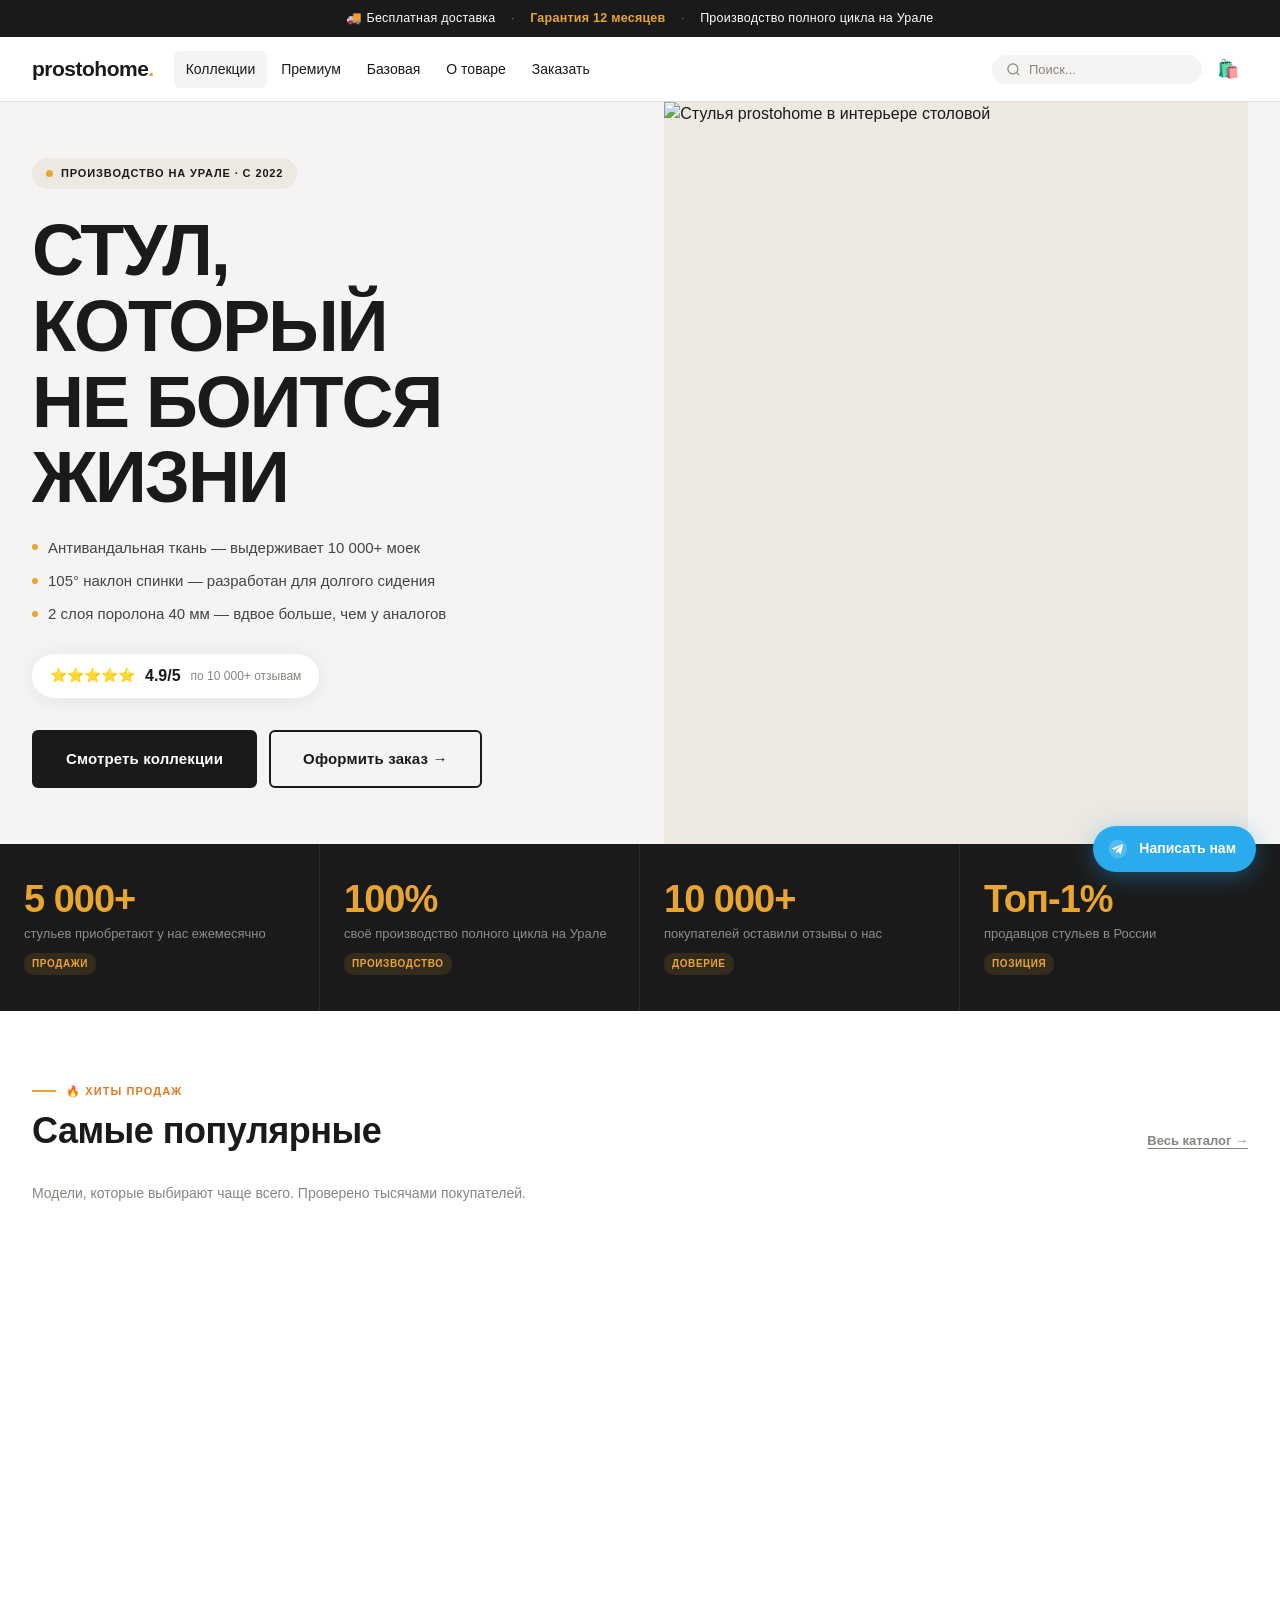
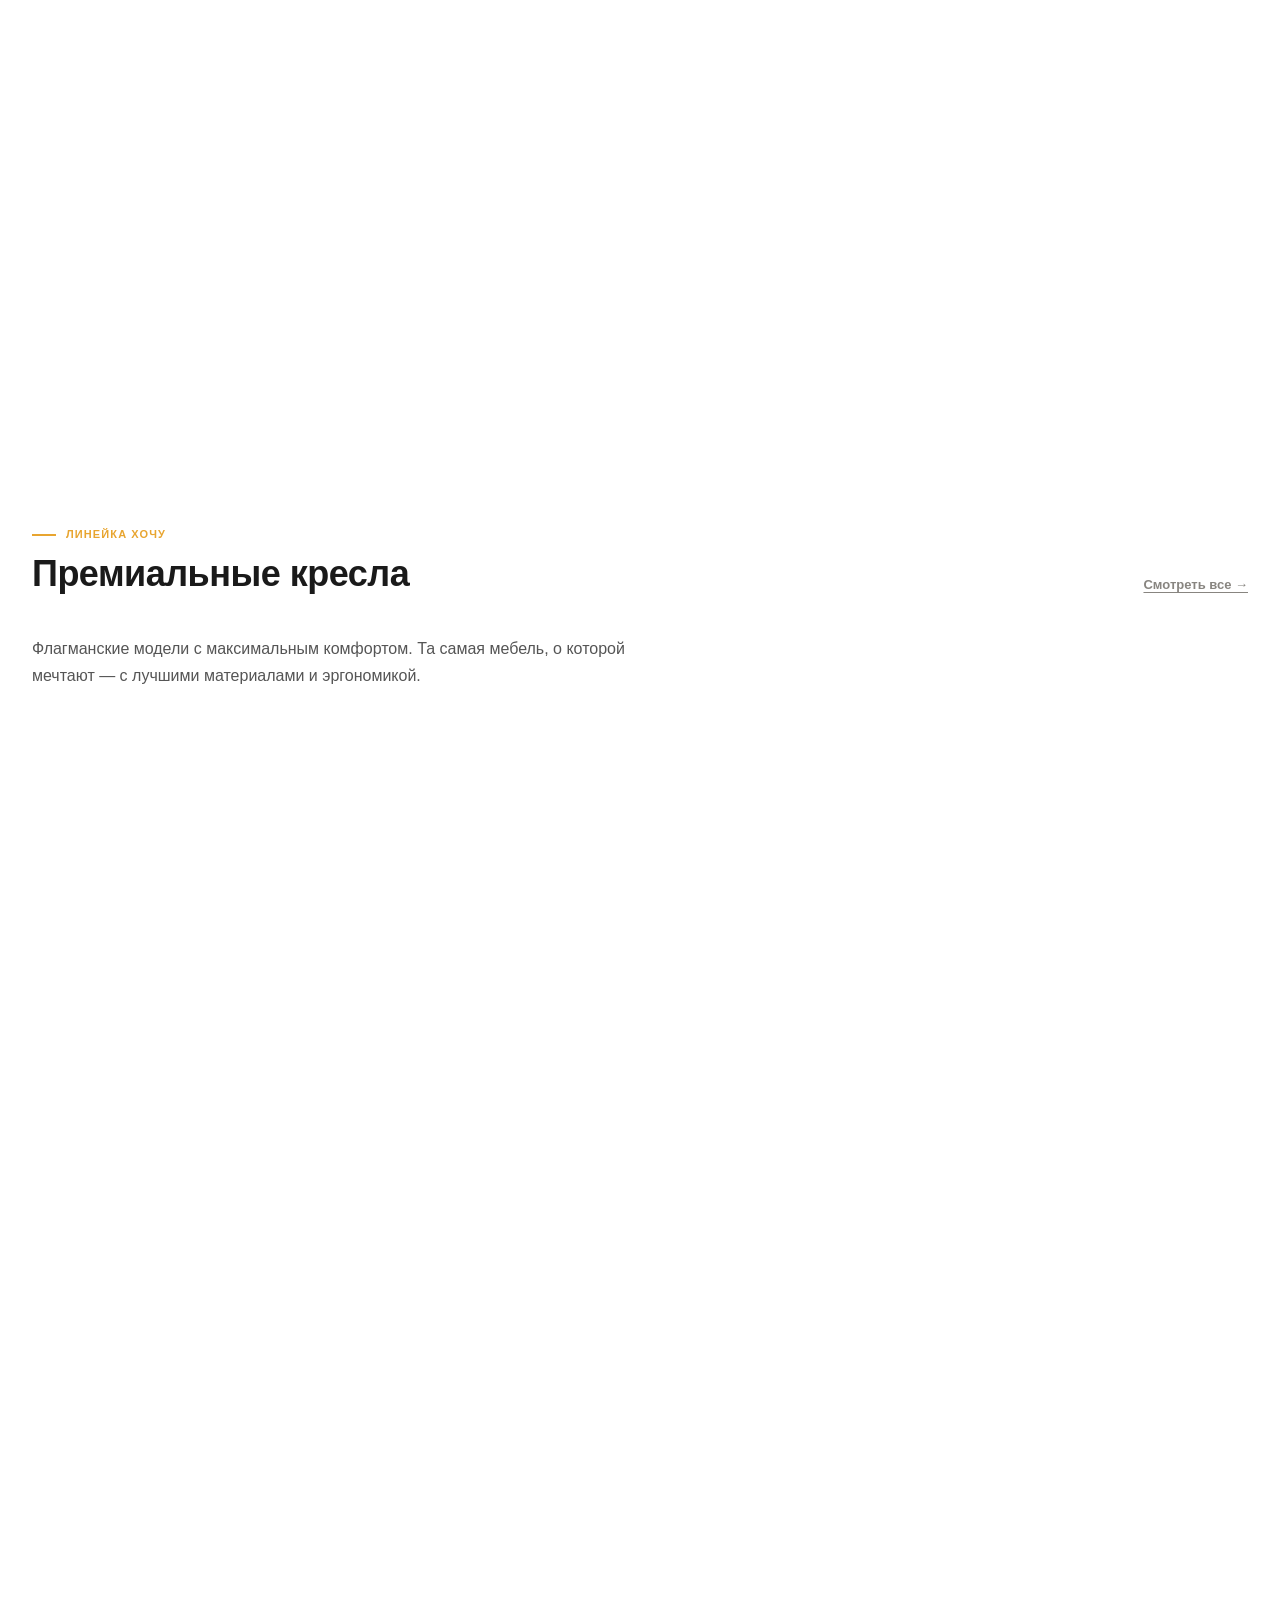
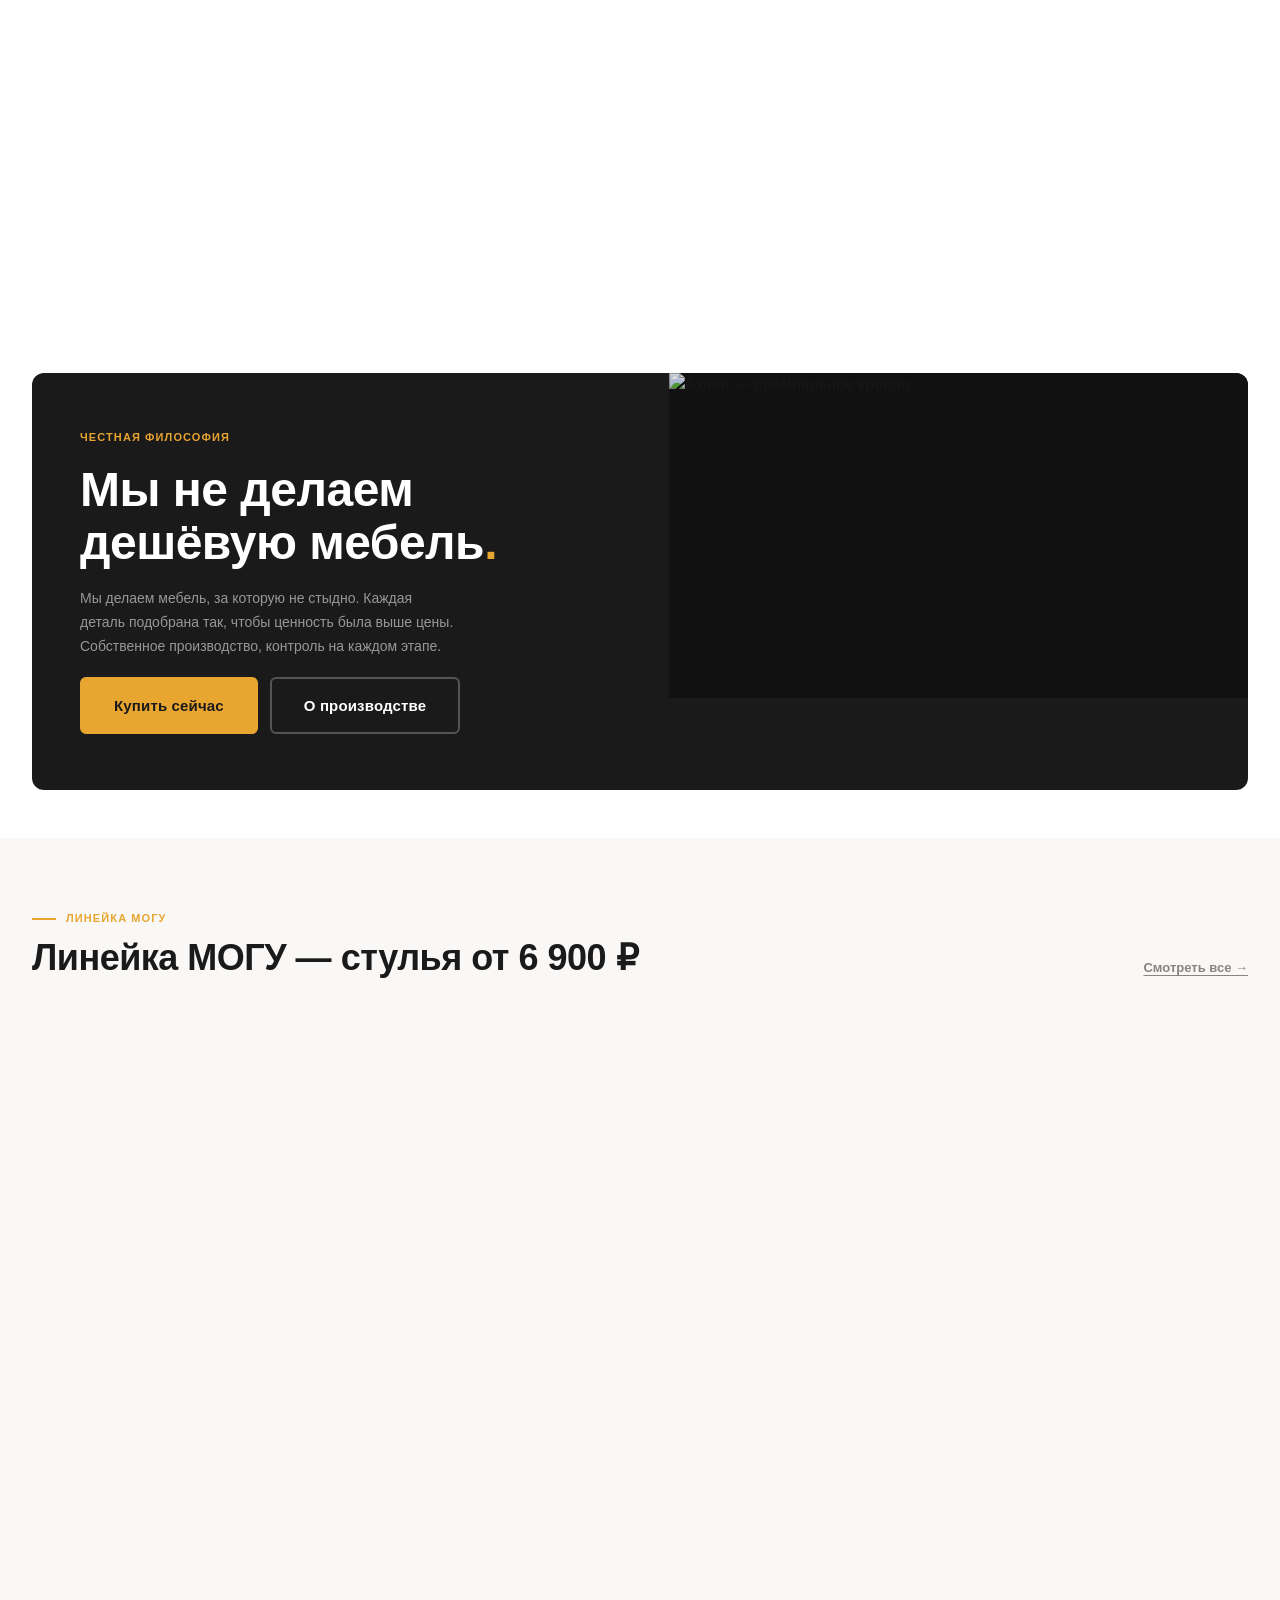
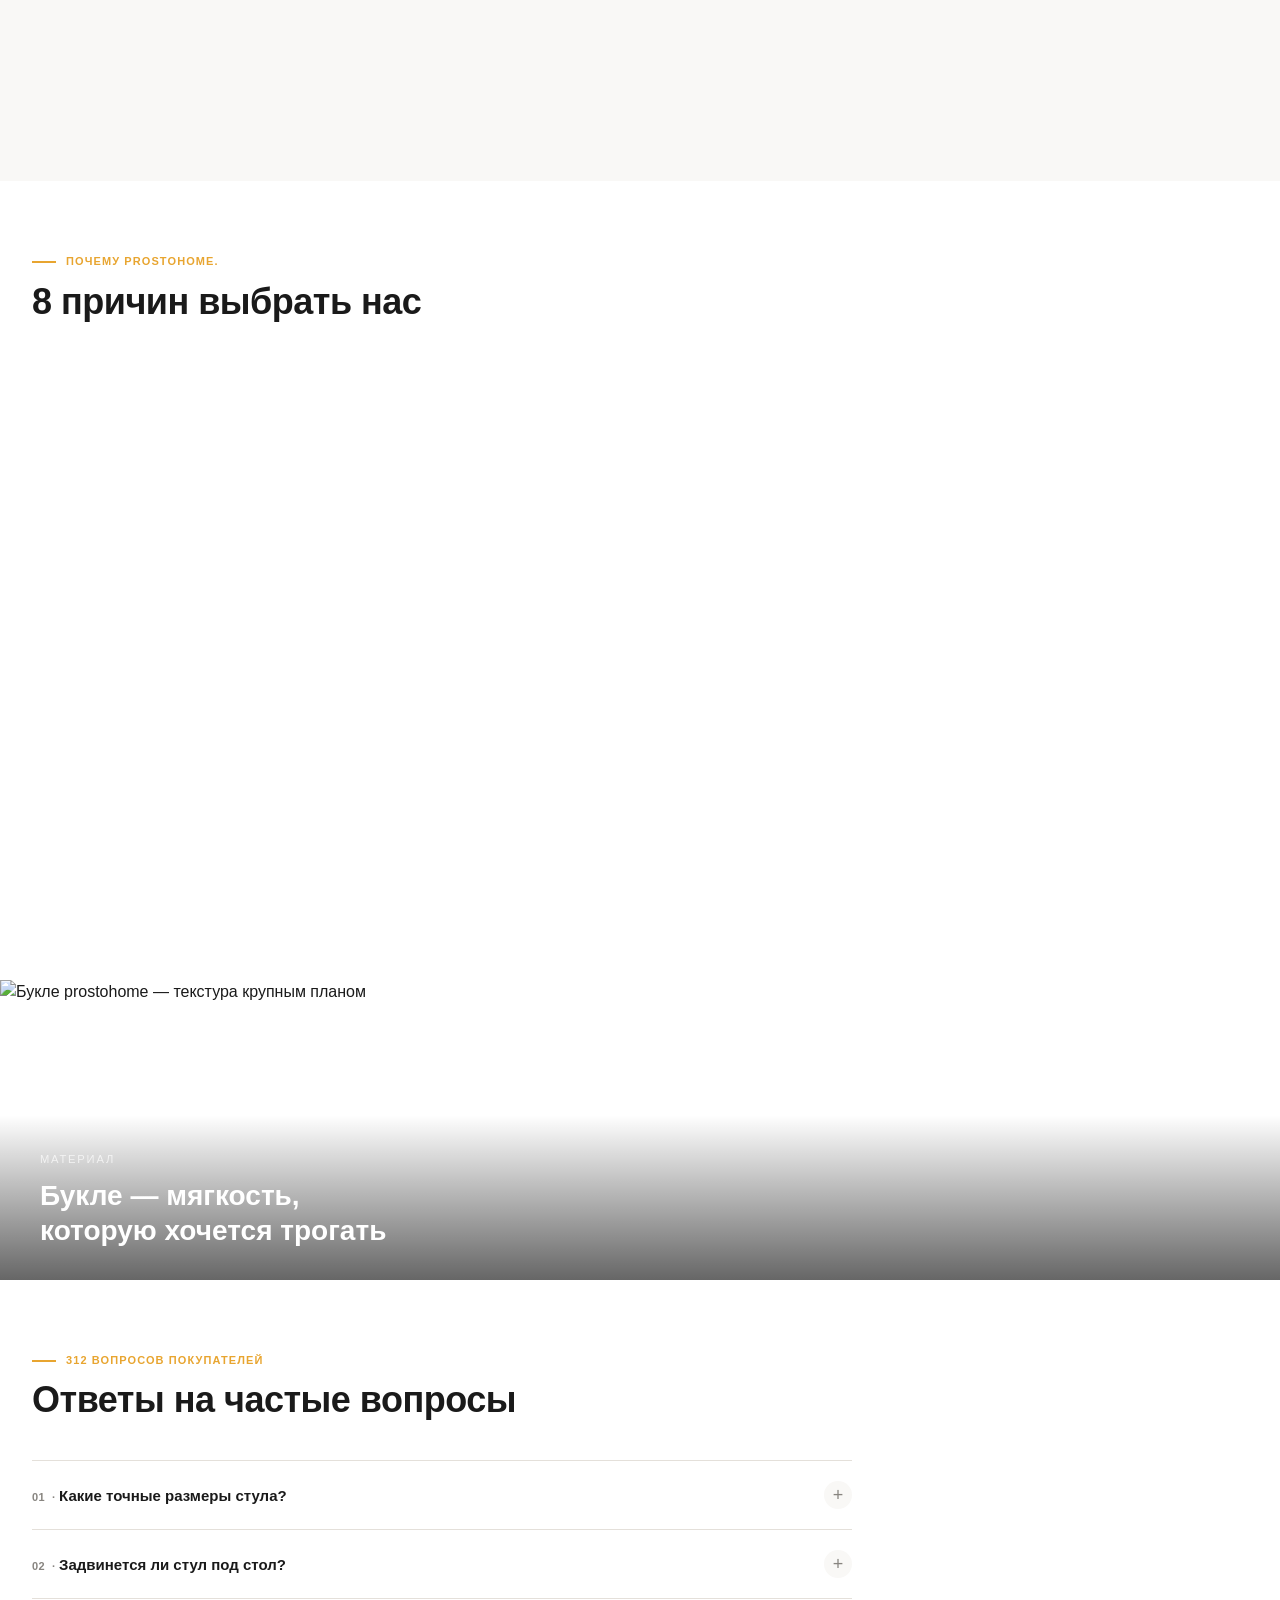
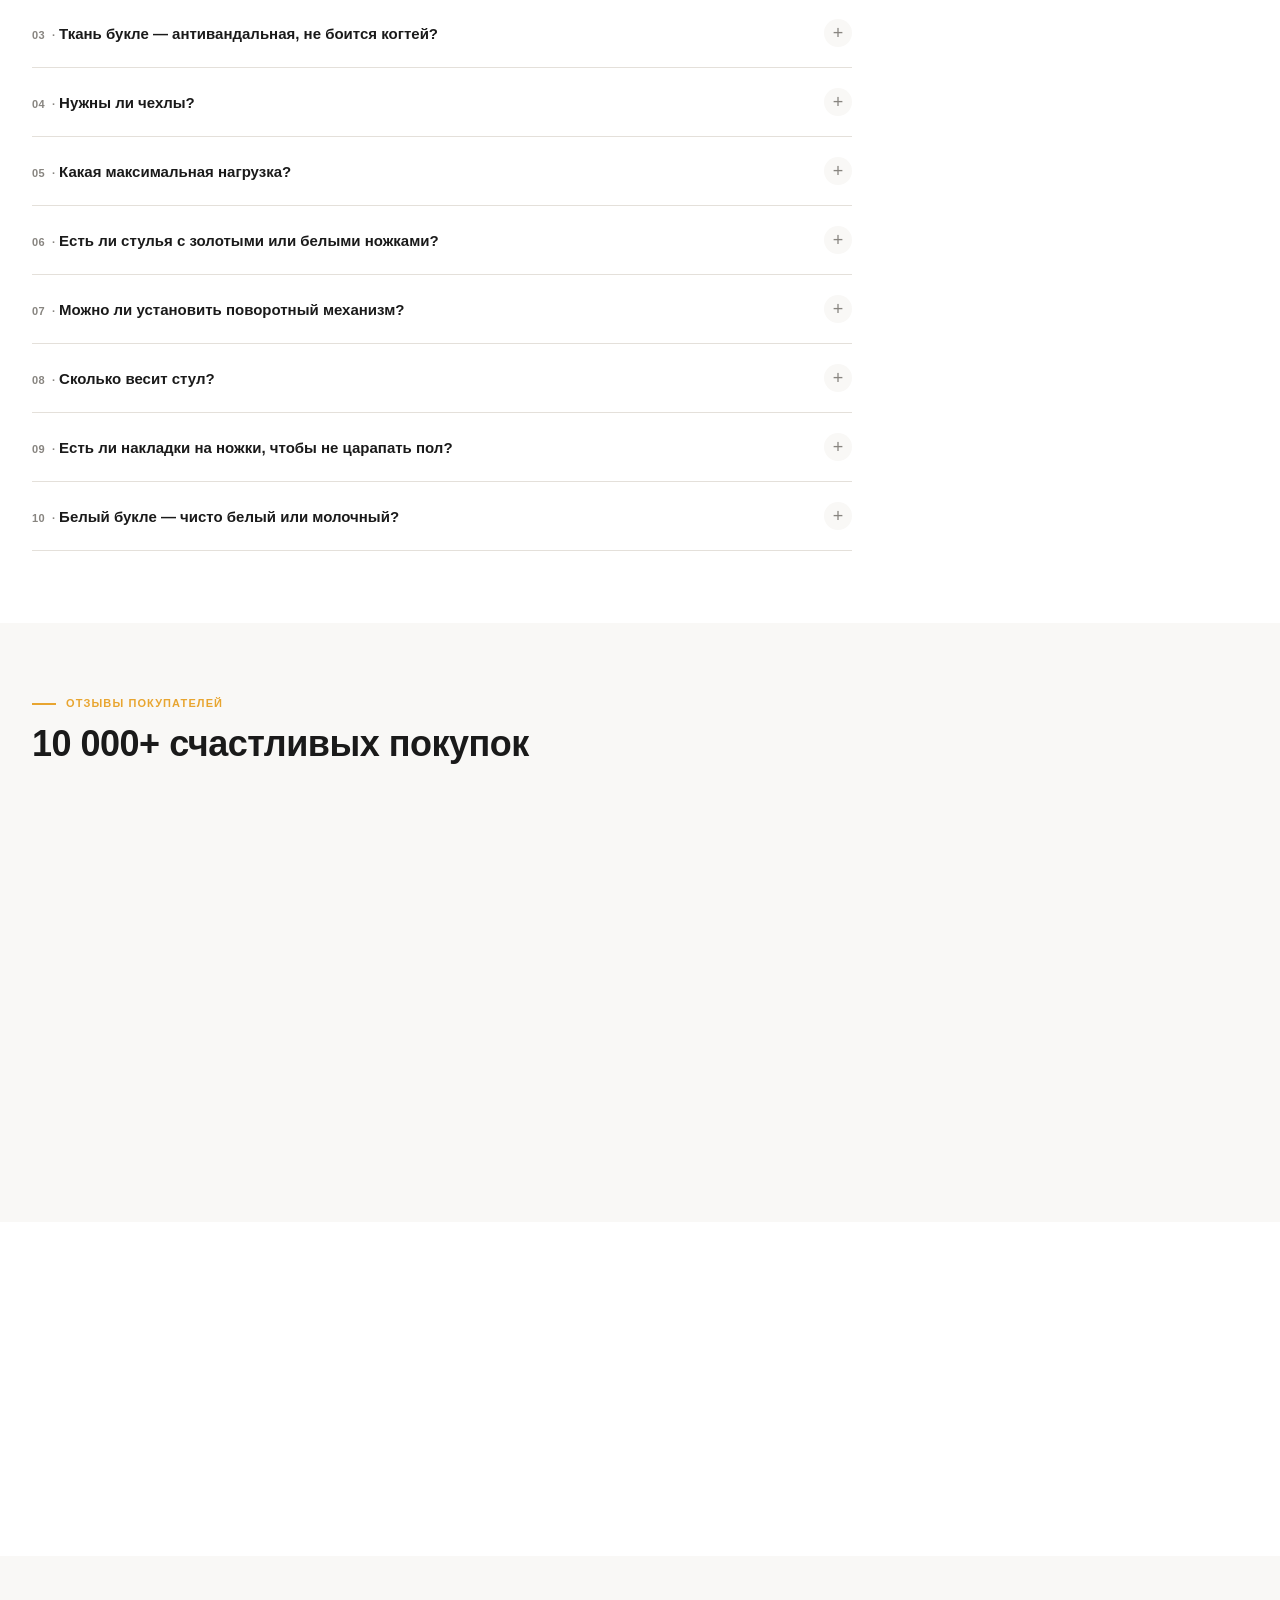
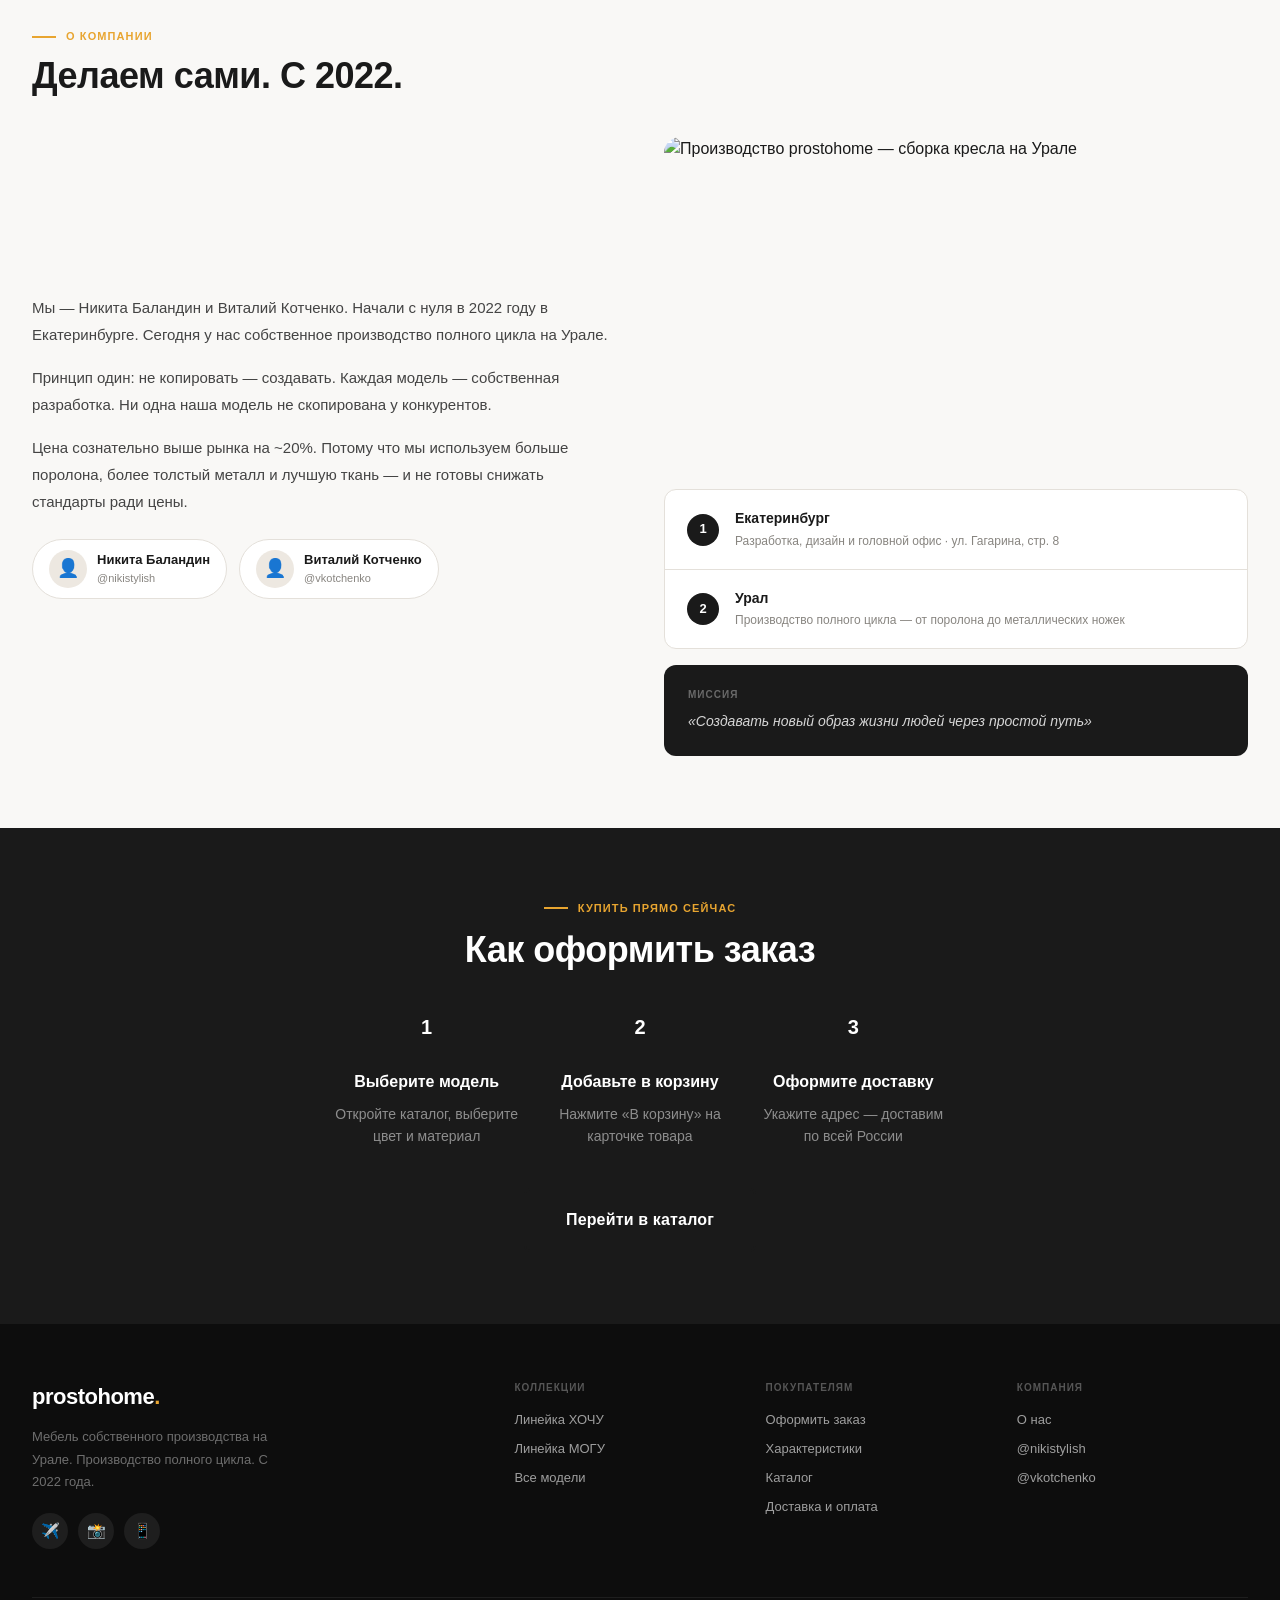
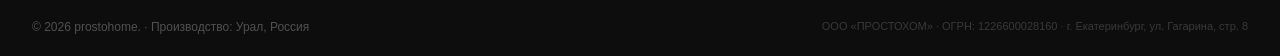
==== old/index.html @ 18bff9bf "10/10 design polish: product page, reviews, mobile, CTA hierarchy - product.html: complete rebuild —" ====
<!DOCTYPE html>
<html lang="ru">
<head>
<meta charset="UTF-8">
<meta name="viewport" content="width=device-width,initial-scale=1">
<title>prostohome. — Стул, который не боится жизни</title>
<meta name="description" content="Собственное производство полного цикла на Урале. Стулья и кресла prostohome. Антикоготь, 300 кг нагрузка, гарантия 12 мес. Топ-1% продавцов стульев в России.">
<link rel="stylesheet" href="style.css">

<!-- OpenGraph / Telegram / VK preview -->
<meta property="og:type" content="website">
<meta property="og:title" content="prostohome. — Стул, который не боится жизни">
<meta property="og:description" content="Стулья и кресла собственного производства на Урале. От 6 900 ₽. Антивандальная ткань, 300 кг нагрузка, гарантия 12 мес. Топ-1% продавцов в России.">
<meta property="og:image" content="https://prostohome.ru/img_hero.jpg">
<meta property="og:url" content="https://prostohome.ru/">
<meta property="og:locale" content="ru_RU">
<meta name="twitter:card" content="summary_large_image">

<!-- Schema.org: Organization -->
<script type="application/ld+json">
{
  "@context": "https://schema.org",
  "@type": "Organization",
  "name": "prostohome",
  "url": "https://prostohome.ru",
  "logo": "https://prostohome.ru/img_hero.jpg",
  "description": "Производство стульев и кресел полного цикла на Урале. С 2022 года.",
  "address": {
    "@type": "PostalAddress",
    "streetAddress": "ул. Гагарина, стр. 8",
    "addressLocality": "Екатеринбург",
    "addressCountry": "RU"
  },
  "contactPoint": {
    "@type": "ContactPoint",
    "contactType": "sales",
    "availableLanguage": "Russian"
  },
  "sameAs": [
    "https://t.me/nikistylish",
    "https://www.instagram.com/prostohome",
    "https://vk.com/prostohome"
  ]
}
</script>

<!-- Schema.org: ItemList (каталог товаров) -->
<script type="application/ld+json">
{
  "@context": "https://schema.org",
  "@type": "ItemList",
  "name": "Каталог стульев prostohome",
  "itemListElement": [
    {
      "@type": "ListItem",
      "position": 1,
      "item": {
        "@type": "Product",
        "name": "Стул-кресло Доминика",
        "description": "Стул-кресло с антивандальным букле. 105° наклон спинки, 2 слоя поролона 40 мм, нагрузка 300 кг.",
        "brand": { "@type": "Brand", "name": "prostohome" },
        "image": "https://prostohome.ru/img_dominika_studio.jpg",
        "offers": {
          "@type": "Offer",
          "price": "7200",
          "priceCurrency": "RUB",
          "availability": "https://schema.org/InStock",
          "url": "https://prostohome.ru/cart.html?model=dominika"
        },
        "aggregateRating": {
          "@type": "AggregateRating",
          "ratingValue": "4.9",
          "reviewCount": "12400"
        }
      }
    },
    {
      "@type": "ListItem",
      "position": 2,
      "item": {
        "@type": "Product",
        "name": "Стул-кресло Гренада",
        "description": "Стул-кресло с подлокотниками. Антивандальный велюр, 5 цветов, нагрузка 300 кг.",
        "brand": { "@type": "Brand", "name": "prostohome" },
        "image": "https://prostohome.ru/img_grenada_lifestyle.jpg",
        "offers": {
          "@type": "Offer",
          "price": "6900",
          "priceCurrency": "RUB",
          "availability": "https://schema.org/InStock",
          "url": "https://prostohome.ru/cart.html?model=grenada"
        },
        "aggregateRating": {
          "@type": "AggregateRating",
          "ratingValue": "4.9",
          "reviewCount": "6200"
        }
      }
    },
    {
      "@type": "ListItem",
      "position": 3,
      "item": {
        "@type": "Product",
        "name": "Стул-кресло Киндер",
        "description": "Стул-кресло в текстурном велюре. Новинка коллекции. Нагрузка 300 кг.",
        "brand": { "@type": "Brand", "name": "prostohome" },
        "image": "https://prostohome.ru/img_kinder_cream.jpg",
        "offers": {
          "@type": "Offer",
          "price": "6900",
          "priceCurrency": "RUB",
          "availability": "https://schema.org/InStock",
          "url": "https://prostohome.ru/cart.html?model=kinder"
        },
        "aggregateRating": {
          "@type": "AggregateRating",
          "ratingValue": "4.9",
          "reviewCount": "3100"
        }
      }
    },
    {
      "@type": "ListItem",
      "position": 4,
      "item": {
        "@type": "Product",
        "name": "Кресло Vesper",
        "description": "Премиальное кресло с подлокотниками в велюре. Линейка ХОЧУ.",
        "brand": { "@type": "Brand", "name": "prostohome" },
        "image": "https://prostohome.ru/img_vesper_lifestyle.jpg",
        "offers": {
          "@type": "Offer",
          "price": "27900",
          "priceCurrency": "RUB",
          "availability": "https://schema.org/InStock",
          "url": "https://prostohome.ru/cart.html?model=vesper"
        }
      }
    },
    {
      "@type": "ListItem",
      "position": 5,
      "item": {
        "@type": "Product",
        "name": "Кресло Axiom",
        "description": "Флагманское кресло в итальянской экокоже. Линейка ХОЧУ.",
        "brand": { "@type": "Brand", "name": "prostohome" },
        "image": "https://prostohome.ru/img_axiom_studio.jpg",
        "offers": {
          "@type": "Offer",
          "price": "42900",
          "priceCurrency": "RUB",
          "availability": "https://schema.org/InStock",
          "url": "https://prostohome.ru/cart.html?model=axiom"
        }
      }
    }
  ]
}
</script>
</head>
<body>

<!-- PROMO BAR -->
<div class="promo-bar">
  🚚 Бесплатная доставка &nbsp;<span class="sep">·</span>&nbsp;
  <b>Гарантия 12 месяцев</b> &nbsp;<span class="sep">·</span>&nbsp;
  Производство полного цикла на Урале
</div>

<!-- HEADER -->
<header class="site-header">
  <div class="wrap">
    <div class="header-inner">
      <a href="index.html" class="logo">prostohome<span class="dot">.</span></a>
      <nav class="main-nav">
        <a href="catalog.html" class="active">Коллекции</a>
        <a href="catalog.html?f=premium">Премиум</a>
        <a href="catalog.html?f=base">Базовая</a>
        <a href="product.html">О товаре</a>
        <a href="cart.html">Заказать</a>
      </nav>
      <div class="header-right">
        <div class="header-search">
          <svg width="15" height="15" fill="none" viewBox="0 0 24 24" stroke="currentColor" stroke-width="2"><circle cx="11" cy="11" r="8"/><path d="M21 21l-4.35-4.35"/></svg>
          <input type="text" placeholder="Поиск...">
        </div>
        <button class="icon-btn" onclick="location.href='cart.html'" title="Где купить">🛍️<span class="cart-dot hidden"></span></button>
        <button class="burger" aria-label="Меню"><span></span><span></span><span></span></button>
      </div>
    </div>
  </div>
</header>

<!-- MOBILE MENU -->
<div class="mobile-menu">
  <div class="mm-top">
    <span class="logo">prostohome<span class="dot">.</span></span>
    <button class="mm-close" aria-label="Закрыть">✕</button>
  </div>
  <nav class="mm-nav">
    <a href="catalog.html">Все коллекции</a>
    <a href="catalog.html?f=premium">Линейка ХОЧУ</a>
    <a href="catalog.html?f=base">Линейка МОГУ</a>
    <a href="product.html">О товаре / Характеристики</a>
    <a href="cart.html">Заказать</a>
  </nav>
  <div class="mm-cta">
    <a href="catalog.html" class="btn btn-primary btn-full">Смотреть каталог</a>
    <a href="cart.html" class="btn btn-outline btn-full">Оформить заказ</a>
  </div>
</div>

<main>

<!-- ══════════════════════════════════════════
     HERO
══════════════════════════════════════════ -->
<section class="hero">
  <div class="wrap">
    <div class="hero-inner">

      <div class="hero-content">
        <div class="hero-eyebrow">
          <span class="pulse"></span>
          Производство на Урале · с 2022
        </div>
        <h1 class="hero-h1">СТУЛ,<br>КОТОРЫЙ<br>НЕ БОИТСЯ<br>ЖИЗНИ</h1>
        <ul class="hero-bullets">
          <li class="hero-bullet">Антивандальная ткань — выдерживает 10 000+ моек</li>
          <li class="hero-bullet">105° наклон спинки — разработан для долгого сидения</li>
          <li class="hero-bullet">2 слоя поролона 40 мм — вдвое больше, чем у аналогов</li>
        </ul>
        <div class="hero-rating">
          <span class="stars">⭐⭐⭐⭐⭐</span>
          <span class="val">4.9/5</span>
          <span class="cnt">по 10 000+ отзывам</span>
        </div>
        <div class="hero-cta">
          <a href="catalog.html" class="btn btn-primary btn-lg">Смотреть коллекции</a>
          <a href="cart.html" class="btn btn-outline btn-lg">Оформить заказ →</a>
        </div>
      </div>

      <div class="hero-visual">
        <img src="img_hero.jpg" alt="Стулья prostohome в интерьере столовой" style="width:100%;height:100%;min-height:360px;object-fit:cover;object-position:55% center;display:block;">
      </div>

    </div>
  </div>
</section>

<!-- ══════════════════════════════════════════
     STATS
══════════════════════════════════════════ -->
<section class="stats-bar">
  <div class="stats-grid">
    <div class="stat-cell">
      <div class="stat-num">5 000+</div>
      <div class="stat-desc">стульев приобретают у нас ежемесячно</div>
      <div class="stat-tag">Продажи</div>
    </div>
    <div class="stat-cell">
      <div class="stat-num">100%</div>
      <div class="stat-desc">своё производство полного цикла на Урале</div>
      <div class="stat-tag">Производство</div>
    </div>
    <div class="stat-cell">
      <div class="stat-num">10 000+</div>
      <div class="stat-desc">покупателей оставили отзывы о нас</div>
      <div class="stat-tag">Доверие</div>
    </div>
    <div class="stat-cell">
      <div class="stat-num">Топ-1%</div>
      <div class="stat-desc">продавцов стульев в России</div>
      <div class="stat-tag">Позиция</div>
    </div>
  </div>
</section>

<!-- ══════════════════════════════════════════
     САМЫЕ ПОПУЛЯРНЫЕ (ABC AAA TOP-4)
══════════════════════════════════════════ -->
<section class="section">
  <div class="wrap">
    <div class="sec-head">
      <div>
        <div class="sec-label" style="color:var(--aaa)">🔥 Хиты продаж</div>
        <h2 class="sec-title">Самые популярные</h2>
      </div>
      <a href="catalog.html" class="sec-link">Весь каталог →</a>
    </div>
    <p style="font-size:14px;color:var(--gray);margin-bottom:28px;margin-top:-8px">Модели, которые выбирают чаще всего. Проверено тысячами покупателей.</p>

    <div class="popular-grid">

      <!-- #1 Доминика Букле Белый — Real Photo -->
      <div class="pcard fade-up">
        <div class="pcard-img">
          <img class="pcard-photo" src="img_dominika_studio.jpg" alt="Доминика Белый Букле" loading="lazy" style="object-position:center 20%">
          <span class="badge-aaa">Хит продаж</span>
          <button class="pcard-wish">🤍</button>
        </div>
        <div class="pcard-body">
          <div class="pcard-tier">МОГУ · Стул-кресло</div>
          <div class="pcard-name">Доминика</div>
          <div class="pcard-sub">Букле Белый</div>
          <div class="pcard-colors">
            <div class="csw on aaa-color" style="background:#F0EEEA;border:1px solid #ddd" title="Белый Букле — AAA · арт. 1747119395"></div>
            <div class="csw aaa-color" style="background:#C5C2BC" title="Серый Букле — AAA"></div>
            <div class="csw aaa-color" style="background:#5C5B5C" title="Графит Букле — AAA"></div>
            <div class="csw aaa-color" style="background:#8B5A3A" title="Коричневый Кожа — AAA"></div>
          </div>
          <div class="pcard-rating"><span class="stars-sm">★★★★★</span><span class="r-cnt">(4.9 · 12 400+)</span></div>
          <div class="stock-chip">Осталось 7 шт.</div>
          <div class="pcard-price"><span class="price-from">от</span><span class="price-now">7 200 ₽</span></div>
        </div>
        <div class="pcard-foot">
          <a href="cart.html?model=dominika" class="btn btn-primary btn-full btn-sm">В корзину</a>
          <a href="product.html" class="btn btn-outline btn-full btn-sm">Подробнее</a>
        </div>
      </div>

      <!-- #2 Гренада Серый — Real Photo -->
      <div class="pcard fade-up">
        <div class="pcard-img">
          <img class="pcard-photo" src="img_grenada_lifestyle.jpg" alt="Гренада Серый Велюр" loading="lazy" style="object-position:center 25%">
          <span class="badge-aaa" style="background:#16a34a">6 200+ отзывов</span>
          <button class="pcard-wish">🤍</button>
        </div>
        <div class="pcard-body">
          <div class="pcard-tier">МОГУ · Стул-кресло</div>
          <div class="pcard-name">Гренада</div>
          <div class="pcard-sub">Велюр Серый</div>
          <div class="pcard-colors">
            <div class="csw on aaa-color" style="background:#888" title="Серый — AAA · арт. 1670795537"></div>
            <div class="csw aaa-color" style="background:#444" title="Графит — AAA"></div>
            <div class="csw aaa-color" style="background:#5A7A6A" title="Зелёный — AAA"></div>
            <div class="csw aaa-color" style="background:#4A3728" title="Коричневый — AAA"></div>
          </div>
          <div class="pcard-rating"><span class="stars-sm">★★★★★</span><span class="r-cnt">(4.9 · 6 200+)</span></div>
          <div class="stock-chip">Осталось 12 шт.</div>
          <div class="pcard-price"><span class="price-from">от</span><span class="price-now">6 900 ₽</span></div>
        </div>
        <div class="pcard-foot">
          <a href="cart.html?model=grenada" class="btn btn-primary btn-full btn-sm">В корзину</a>
          <a href="product.html" class="btn btn-outline btn-full btn-sm">Подробнее</a>
        </div>
      </div>

      <!-- #3 Доминика Экокожа — Real Photo -->
      <div class="pcard fade-up">
        <div class="pcard-img">
          <img class="pcard-photo" src="img_dominika_leather.jpg" alt="Доминика Экокожа Коричневый" loading="lazy" style="object-position:center top">
          <span class="badge-aaa" style="background:#5C5B5C">8 400+ отзывов</span>
          <button class="pcard-wish">🤍</button>
        </div>
        <div class="pcard-body">
          <div class="pcard-tier">МОГУ · Стул-кресло</div>
          <div class="pcard-name">Доминика</div>
          <div class="pcard-sub">Букле Серый</div>
          <div class="pcard-colors">
            <div class="csw on aaa-color" style="background:#C5C2BC" title="Серый Букле — AAA · арт. 1747120057"></div>
            <div class="csw aaa-color" style="background:#F0EEEA;border:1px solid #ddd" title="Белый Букле — AAA"></div>
            <div class="csw aaa-color" style="background:#5C5B5C" title="Графит Букле — AAA"></div>
          </div>
          <div class="pcard-rating"><span class="stars-sm">★★★★★</span><span class="r-cnt">(4.9 · 8 400+)</span></div>
          <div class="pcard-price"><span class="price-from">от</span><span class="price-now">7 200 ₽</span></div>
        </div>
        <div class="pcard-foot">
          <a href="cart.html?model=dominika" class="btn btn-primary btn-full btn-sm">В корзину</a>
          <a href="product.html" class="btn btn-outline btn-full btn-sm">Подробнее</a>
        </div>
      </div>

      <!-- #4 Киндер Серый — Real Photo -->
      <div class="pcard fade-up">
        <div class="pcard-img">
          <img class="pcard-photo" src="img_kinder_lifestyle.jpg" alt="Киндер Серый текстурный велюр" loading="lazy" style="object-position:center 20%">
          <span class="pcard-badge badge-new">NEW</span>
          <button class="pcard-wish">🤍</button>
        </div>
        <div class="pcard-body">
          <div class="pcard-tier">МОГУ · Стул-кресло</div>
          <div class="pcard-name">Киндер</div>
          <div class="pcard-sub">Текстурный велюр Серый</div>
          <div class="pcard-colors">
            <div class="csw on aaa-color" style="background:#8A8A8A" title="Серый — AAA · арт. 2246033652"></div>
            <div class="csw" style="background:#2A2A2A" title="Графит — BAA"></div>
            <div class="csw" style="background:#D4D0C6;box-shadow:0 0 0 1px rgba(0,0,0,.12)" title="Молочный — BAA"></div>
          </div>
          <div class="pcard-rating"><span class="stars-sm">★★★★★</span><span class="r-cnt">(4.9 · 3 100+)</span></div>
          <div class="pcard-price"><span class="price-from">от</span><span class="price-now">6 900 ₽</span></div>
        </div>
        <div class="pcard-foot">
          <a href="cart.html?model=kinder" class="btn btn-primary btn-full btn-sm">В корзину</a>
          <a href="product.html" class="btn btn-outline btn-full btn-sm">Подробнее</a>
        </div>
      </div>

    </div>
  </div>
</section>

<!-- ══════════════════════════════════════════
     COLLECTIONS — ХОЧУ
══════════════════════════════════════════ -->
<section class="section">
  <div class="wrap">
    <div class="sec-head">
      <div>
        <div class="sec-label">Линейка ХОЧУ</div>
        <h2 class="sec-title">Премиальные кресла</h2>
      </div>
      <a href="catalog.html?f=premium" class="sec-link">Смотреть все →</a>
    </div>

    <div class="collections-intro">
      <p>Флагманские модели с максимальным комфортом. Та самая мебель, о которой мечтают — с лучшими материалами и эргономикой.</p>
    </div>

    <div class="collection-row two">

      <div class="pcard fade-up" data-id="axiom">
        <div class="pcard-img">
          <img class="pcard-photo" src="img_axiom_studio.jpg" alt="Axiom — премиальное кресло экокожа" loading="lazy" style="object-position:center 25%">
          <span class="pcard-badge badge-premium">ПРЕМИУМ</span>
          <button class="pcard-wish">🤍</button>
        </div>
        <div class="pcard-body">
          <div class="pcard-tier">Линейка ХОЧУ</div>
          <div class="pcard-name">Axiom</div>
          <div class="pcard-sub">Кресло с подлокотниками · Итальянская экокожа · Флагман</div>
          <div class="pcard-rating"><span class="stars-sm">★★★★★</span><span class="r-cnt">(4.9 · 1 240 отзывов)</span></div>
          <div class="pcard-price">
            <span class="price-from">от</span>
            <span class="price-now">42 900 ₽</span>
          </div>
        </div>
        <div class="pcard-foot">
          <a href="cart.html?model=axiom" class="btn btn-primary btn-full">В корзину</a>
          <a href="product.html" class="btn btn-outline btn-full btn-sm">Подробнее</a>
        </div>
      </div>

      <div class="pcard fade-up" data-id="vesper">
        <div class="pcard-img">
          <img class="pcard-photo" src="img_vesper_lifestyle.jpg" alt="Vesper — премиальное кресло велюр" loading="lazy" style="object-position:center 30%">
          <span class="pcard-badge badge-premium">ПРЕМИУМ</span>
          <button class="pcard-wish">🤍</button>
        </div>
        <div class="pcard-body">
          <div class="pcard-tier">Линейка ХОЧУ</div>
          <div class="pcard-name">Vesper</div>
          <div class="pcard-sub">Кресло с подлокотниками · Велюр</div>
          <div class="pcard-rating"><span class="stars-sm">★★★★★</span><span class="r-cnt">(4.9 · 987 отзывов)</span></div>
          <div class="pcard-price">
            <span class="price-from">от</span>
            <span class="price-now">27 900 ₽</span>
          </div>
        </div>
        <div class="pcard-foot">
          <a href="cart.html?model=vesper" class="btn btn-primary btn-full">В корзину</a>
          <a href="product.html" class="btn btn-outline btn-full btn-sm">Подробнее</a>
        </div>
      </div>

    </div>
  </div>
</section>

<!-- ══════════════════════════════════════════
     MARKETING BANNER
══════════════════════════════════════════ -->
<section class="section-sm">
  <div class="wrap">
    <div class="mkt-banner">
      <div class="mkt-inner">
        <div class="mkt-content">
          <div class="mkt-label">Честная философия</div>
          <h2 class="mkt-h2">Мы не делаем<br>дешёвую мебель<em>.</em></h2>
          <p class="mkt-text">Мы делаем мебель, за которую не стыдно. Каждая деталь подобрана так, чтобы ценность была выше цены. Собственное производство, контроль на каждом этапе.</p>
          <div class="mkt-btns">
            <a href="cart.html" class="btn btn-gold btn-lg">Купить сейчас</a>
            <a href="#about" class="btn btn-outline btn-lg" style="border-color:rgba(255,255,255,.25);color:#fff">О производстве</a>
          </div>
        </div>
        <div class="mkt-visual" style="background:#111">
          <img src="img_axiom_studio.jpg" alt="Axiom — премиальное кресло" style="width:100%;height:100%;object-fit:cover;object-position:center 20%;opacity:.85;display:block;">
        </div>
      </div>
    </div>
  </div>
</section>

<!-- ══════════════════════════════════════════
     COLLECTIONS — МОГУ
══════════════════════════════════════════ -->
<section class="section section-off">
  <div class="wrap">
    <div class="sec-head">
      <div>
        <div class="sec-label">Линейка МОГУ</div>
        <h2 class="sec-title">Линейка МОГУ — стулья от 6 900 ₽</h2>
      </div>
      <a href="catalog.html?f=base" class="sec-link">Смотреть все →</a>
    </div>

    <div class="collection-row three">

      <div class="pcard fade-up" data-id="dominika">
        <div class="pcard-img">
          <img class="pcard-photo" src="img_dominika_leather.jpg" alt="Доминика — Экокожа Коричневый" loading="lazy" style="object-position:center 20%">
          <span class="pcard-badge badge-hit">ХИТ</span>
          <button class="pcard-wish">🤍</button>
        </div>
        <div class="pcard-body">
          <div class="pcard-tier">Линейка МОГУ</div>
          <div class="pcard-name">Доминика</div>
          <div class="pcard-sub">Стул-кресло · Велюр / Букле / Экокожа · 4 цвета</div>
          <div class="pcard-colors">
            <div class="csw on" style="background:#F5F4F2" title="Молочный"></div>
            <div class="csw" style="background:#888" title="Серый"></div>
            <div class="csw" style="background:#E8C5AE" title="Бежевый"></div>
            <div class="csw" style="background:#4A3728" title="Коричневый"></div>
          </div>
          <div class="pcard-rating"><span class="stars-sm">★★★★★</span><span class="r-cnt">(4.9 · 8 400 отзывов)</span></div>
          <div class="pcard-price"><span class="price-from">от</span><span class="price-now">7 200 ₽</span></div>
        </div>
        <div class="pcard-foot">
          <a href="cart.html" class="btn btn-primary btn-full">В корзину</a>
          <a href="product.html" class="btn btn-outline btn-full btn-sm">Подробнее</a>
        </div>
      </div>

      <div class="pcard fade-up" data-id="grenada">
        <div class="pcard-img">
          <img class="pcard-photo" src="img_grenada_green.jpg" alt="Гренада — Зелёный велюр" loading="lazy" style="object-position:center 30%">
          <span class="pcard-badge badge-hit">ХИТ</span>
          <button class="pcard-wish">🤍</button>
        </div>
        <div class="pcard-body">
          <div class="pcard-tier">Линейка МОГУ</div>
          <div class="pcard-name">Гренада</div>
          <div class="pcard-sub">Стул-кресло с подлокотниками · Велюр / Букле · 5 цветов</div>
          <div class="pcard-colors">
            <div class="csw on" style="background:#fff;border:1px solid #ddd" title="Белый"></div>
            <div class="csw" style="background:#F5F4F2" title="Молочный"></div>
            <div class="csw" style="background:#888" title="Серый"></div>
            <div class="csw" style="background:#5A7A6A" title="Зелёный"></div>
            <div class="csw" style="background:#C9A09A" title="Розовый жемчуг"></div>
          </div>
          <div class="pcard-rating"><span class="stars-sm">★★★★★</span><span class="r-cnt">(4.9 · 6 200 отзывов)</span></div>
          <div class="pcard-price"><span class="price-from">от</span><span class="price-now">6 900 ₽</span></div>
        </div>
        <div class="pcard-foot">
          <a href="cart.html" class="btn btn-primary btn-full">В корзину</a>
          <a href="product.html" class="btn btn-outline btn-full btn-sm">Подробнее</a>
        </div>
      </div>

      <div class="pcard fade-up" data-id="kinder">
        <div class="pcard-img">
          <img class="pcard-photo" src="img_kinder_cream.jpg" alt="Киндер — Молочный велюр" loading="lazy" style="object-position:center 15%">
          <span class="pcard-badge badge-new">NEW</span>
          <button class="pcard-wish">🤍</button>
        </div>
        <div class="pcard-body">
          <div class="pcard-tier">Линейка МОГУ</div>
          <div class="pcard-name">Киндер</div>
          <div class="pcard-sub">Стул-кресло · Велюр (в т.ч. текстурный) · 2 цвета</div>
          <div class="pcard-colors">
            <div class="csw on" style="background:#F5F4F2" title="Молочный"></div>
            <div class="csw" style="background:#F4B8C0" title="Розовый"></div>
          </div>
          <div class="pcard-rating"><span class="stars-sm">★★★★★</span><span class="r-cnt">(4.9 · 3 100 отзывов)</span></div>
          <div class="pcard-price"><span class="price-from">от</span><span class="price-now">6 900 ₽</span></div>
        </div>
        <div class="pcard-foot">
          <a href="cart.html" class="btn btn-primary btn-full">В корзину</a>
          <a href="product.html" class="btn btn-outline btn-full btn-sm">Подробнее</a>
        </div>
      </div>

    </div>
  </div>
</section>

<!-- ══════════════════════════════════════════
     8 USP ПРИЧИН
══════════════════════════════════════════ -->
<section class="section">
  <div class="wrap">
    <div class="sec-head">
      <div>
        <div class="sec-label">Почему prostohome.</div>
        <h2 class="sec-title">8 причин выбрать нас</h2>
      </div>
    </div>
    <div class="usp-grid">

      <div class="usp-card fade-up">
        <div class="usp-ico">🧼</div>
        <div class="usp-title">Легко мыть</div>
        <div class="usp-text">Отмывается еда, кофе, маркер. Моющее средство — и готово. Цветоустойчивая ткань выдержит более 10 000 моек.</div>
        <div class="usp-tag">Кислородный карандаш в подарок</div>
      </div>

      <div class="usp-card fade-up">
        <div class="usp-ico">🛡️</div>
        <div class="usp-title">Качественные материалы</div>
        <div class="usp-text">Поролона в 2 раза больше, чем у аналогов. Фанерный каркас 15 мм. Мебельный поролон 2 слоя. Сиденье 40 мм.</div>
      </div>

      <div class="usp-card fade-up">
        <div class="usp-ico">🧘</div>
        <div class="usp-title">Эргономика 105°</div>
        <div class="usp-text">6–8 часов сидения пройдут незаметно. Идеальный угол наклона спинки 105° — разработан с учётом физиологии.</div>
      </div>

      <div class="usp-card fade-up">
        <div class="usp-ico">⚙️</div>
        <div class="usp-title">Нагрузка до 300 кг</div>
        <div class="usp-text">Стальные ножки Ø32 мм, толщина металла 1,3 мм. Порошковая окраска — 100% защита от коррозии.</div>
      </div>

      <div class="usp-card fade-up">
        <div class="usp-ico">🔧</div>
        <div class="usp-title">Сборка за 10 минут</div>
        <div class="usp-text">Сиденье + ножки + крепёж. 4 шага без специнструмента. Инструкция в коробке — всё понятно с первого взгляда.</div>
      </div>

      <div class="usp-card fade-up">
        <div class="usp-ico">📦</div>
        <div class="usp-title">Компактная упаковка</div>
        <div class="usp-text">Короб 75×64×10 см, 6 кг. Помещается в любой автомобиль. Можно донести самому. QR-код на коробке → сервис.</div>
      </div>

      <div class="usp-card fade-up">
        <div class="usp-ico">✅</div>
        <div class="usp-title">Гарантия возврата 12 мес.</div>
        <div class="usp-text">Полный возврат в течение 12 месяцев — без вопросов. Если что-то не так, решаем быстро.</div>
      </div>

      <div class="usp-card fade-up">
        <div class="usp-ico">🏭</div>
        <div class="usp-title">Собственное производство</div>
        <div class="usp-text">Делаем сами на Урале — от поролона до металлических ножек. Контролируем качество каждого этапа без посредников.</div>
      </div>

    </div>
  </div>
</section>

<!-- ══════════════════════════════════════════
     TEXTURE VISUAL — букле макро
══════════════════════════════════════════ -->
<div style="height:300px;overflow:hidden;position:relative">
  <img src="img_boucle_macro.jpg" alt="Букле prostohome — текстура крупным планом" style="width:100%;height:100%;object-fit:cover;object-position:center 40%">
  <div style="position:absolute;inset:0;background:linear-gradient(to top,rgba(0,0,0,.6) 0%,transparent 55%);display:flex;align-items:flex-end;padding:32px 40px">
    <div style="color:#fff">
      <div style="font-size:.7rem;letter-spacing:.16em;text-transform:uppercase;opacity:.7;margin-bottom:10px">Материал</div>
      <div style="font-size:1.75rem;font-weight:600;line-height:1.25;max-width:520px">Букле — мягкость,<br>которую хочется трогать</div>
    </div>
  </div>
</div>

<!-- ══════════════════════════════════════════
     FAQ — 312 реальных вопросов покупателей
══════════════════════════════════════════ -->
<section class="section">
  <div class="wrap">
    <div class="sec-head">
      <div>
        <div class="sec-label">312 вопросов покупателей</div>
        <h2 class="sec-title">Ответы на частые вопросы</h2>
      </div>
    </div>

    <div class="faq-list">

      <details class="faq-item">
        <summary>
          <span><span class="faq-num">01 &nbsp;·&nbsp;</span>Какие точные размеры стула?</span>
          <span class="faq-toggle">+</span>
        </summary>
        <div class="faq-a">
          Высота от пола до сиденья — <b>43 см</b>. Высота самого сиденья — <b>6 см</b>. Высота до подлокотников — <b>64–65 см</b>. Ширина вместе с подлокотниками — <b>55,5 см</b>. Глубина сиденья — <b>45 см</b>, ширина сиденья — <b>43 см</b>. Высота подлокотников — <b>17,5 см</b>.
        </div>
      </details>

      <details class="faq-item">
        <summary>
          <span><span class="faq-num">02 &nbsp;·&nbsp;</span>Задвинется ли стул под стол?</span>
          <span class="faq-toggle">+</span>
        </summary>
        <div class="faq-a">
          Да, стул заходит под стол высотой от <b>76 см</b>. Если высота стола до столешницы 73 см — стул частично задвинется (подлокотники высотой 65 см). Для столов ниже 65 см — стул не подойдёт.
        </div>
      </details>

      <details class="faq-item">
        <summary>
          <span><span class="faq-num">03 &nbsp;·&nbsp;</span>Ткань букле — антивандальная, не боится когтей?</span>
          <span class="faq-toggle">+</span>
        </summary>
        <div class="faq-a">
          Да. Оба вида ткани — <b>велюр и букле — антивандальные</b>. Они не боятся когтей животных, легко отмываются мыльным раствором или тканевой салфеткой. <b>В комплекте идёт кислородный карандаш-пятновыводитель.</b>
        </div>
      </details>

      <details class="faq-item">
        <summary>
          <span><span class="faq-num">04 &nbsp;·&nbsp;</span>Нужны ли чехлы?</span>
          <span class="faq-toggle">+</span>
        </summary>
        <div class="faq-a">
          Нет. Ткань уже антивандальная — устойчива к загрязнениям, выдерживает тысячи моек. <b>Чехлы мы не производим и не продаём</b>: в них нет необходимости.
        </div>
      </details>

      <details class="faq-item">
        <summary>
          <span><span class="faq-num">05 &nbsp;·&nbsp;</span>Какая максимальная нагрузка?</span>
          <span class="faq-toggle">+</span>
        </summary>
        <div class="faq-a">
          <b>300 кг.</b> Стальные ножки Ø32 мм с толщиной металла 1,3 мм выдерживают значительные нагрузки. Конструкция проверена на производстве.
        </div>
      </details>

      <details class="faq-item">
        <summary>
          <span><span class="faq-num">06 &nbsp;·&nbsp;</span>Есть ли стулья с золотыми или белыми ножками?</span>
          <span class="faq-toggle">+</span>
        </summary>
        <div class="faq-a">
          Нет. Все модели выпускаются только с <b>чёрными порошковыми ножками</b>. Это сделано намеренно — чёрный универсально сочетается с любым интерьером.
        </div>
      </details>

      <details class="faq-item">
        <summary>
          <span><span class="faq-num">07 &nbsp;·&nbsp;</span>Можно ли установить поворотный механизм?</span>
          <span class="faq-toggle">+</span>
        </summary>
        <div class="faq-a">
          Стул не предназначен для поворотного механизма. Самостоятельная установка возможна, но сделает конструкцию менее прочной — <b>не рекомендуем</b>.
        </div>
      </details>

      <details class="faq-item">
        <summary>
          <span><span class="faq-num">08 &nbsp;·&nbsp;</span>Сколько весит стул?</span>
          <span class="faq-toggle">+</span>
        </summary>
        <div class="faq-a">
          <b>5 кг.</b> Компактная упаковка (75×64×10 см) помещается в любой автомобиль — можно донести самому без грузчиков.
        </div>
      </details>

      <details class="faq-item">
        <summary>
          <span><span class="faq-num">09 &nbsp;·&nbsp;</span>Есть ли накладки на ножки, чтобы не царапать пол?</span>
          <span class="faq-toggle">+</span>
        </summary>
        <div class="faq-a">
          Да, <b>пластиковые заглушки (наконечники) идут в комплекте</b> и уже вставлены в ножки. Диаметр ножек снизу — 20 мм.
        </div>
      </details>

      <details class="faq-item">
        <summary>
          <span><span class="faq-num">10 &nbsp;·&nbsp;</span>Белый букле — чисто белый или молочный?</span>
          <span class="faq-toggle">+</span>
        </summary>
        <div class="faq-a">
          <b>Тёплый белый, ближе к светло-молочному оттенку.</b> Не холодный белый — скорее кремовый. Отлично смотрится в интерьерах в стиле сканди и нейтральных тонах.
        </div>
      </details>

    </div>
  </div>
</section>

<!-- ══════════════════════════════════════════
     REVIEWS
══════════════════════════════════════════ -->
<section class="section section-off">
  <div class="wrap">
    <div class="sec-head">
      <div>
        <div class="sec-label">Отзывы покупателей</div>
        <h2 class="sec-title">10 000+ счастливых покупок</h2>
      </div>
    </div>

    <div class="reviews-total fade-up">
      <div class="rt-num">4.9</div>
      <div class="rt-info">
        <div class="rt-stars">★★★★★</div>
        <div class="rt-label">средний рейтинг по 10 000+ отзывам покупателей</div>
      </div>
    </div>

    <div class="reviews-grid">

      <div class="review-card fade-up">
        <div class="rv-top">
          <div class="rv-avatar" style="background:#F0EEEA;font-size:14px;font-weight:700;color:#8B5A3A">НА</div>
          <div>
            <div class="rv-name">Наталья А.</div>
            <div class="rv-platform">Подтверждённая покупка</div>
          </div>
          <div class="rv-stars" style="margin-left:auto">★★★★★</div>
        </div>
        <div class="rv-text">«Стул очень удобный, сборка простая — 10 минут и готово. Качество упаковки отличное, ткань легко чистится. Муж доволен, буду брать ещё!»</div>
        <div class="rv-meta">
          <span class="rv-chip">Цвет: белый</span>
          <span class="rv-chip">Надёжность: высокая</span>
          <span class="rv-chip">Сборка: лёгкая</span>
        </div>
      </div>

      <div class="review-card fade-up">
        <div class="rv-top">
          <div class="rv-avatar" style="background:#EAF0EA;font-size:14px;font-weight:700;color:#5A7A6A">АС</div>
          <div>
            <div class="rv-name">Анна С.</div>
            <div class="rv-platform">Подтверждённая покупка</div>
          </div>
          <div class="rv-stars" style="margin-left:auto">★★★★★</div>
        </div>
        <div class="rv-text">«Заказала 4 стула к обеденному столу. Выглядят дорого, держатся крепко. Уже месяц пользуемся каждый день — никаких проблем. Советую!»</div>
        <div class="rv-meta">
          <span class="rv-chip">Заказ: 4 штуки</span>
          <span class="rv-chip">Ежедневное использование</span>
        </div>
      </div>

      <div class="review-card fade-up">
        <div class="rv-top">
          <div class="rv-avatar" style="background:#F0EAF0;font-size:14px;font-weight:700;color:#7A5A7A">МК</div>
          <div>
            <div class="rv-name">Марина К.</div>
            <div class="rv-platform">Подтверждённая покупка</div>
          </div>
          <div class="rv-stars" style="margin-left:auto">★★★★★</div>
        </div>
        <div class="rv-text">«Ткань антикоготь — реально работает! Кот пытался когтить — ничего. Мягкость отличная, сижу по 3-4 часа за работой. Очень довольна покупкой.»</div>
        <div class="rv-meta">
          <span class="rv-chip">Антикоготь ✓</span>
          <span class="rv-chip">Работа за столом</span>
          <span class="rv-chip">С котом</span>
        </div>
      </div>

    </div>
  </div>
</section>

<!-- ══════════════════════════════════════════
     QUOTE
══════════════════════════════════════════ -->
<section class="section">
  <div class="wrap">
    <div class="quote-block fade-up">
      <div class="quote-mark">"</div>
      <div>
        <div class="quote-text">Мы не делаем дешёвую мебель. Мы делаем мебель, за которую не стыдно. Каждая деталь подобрана так, чтобы ценность была выше цены.</div>
        <div class="quote-author"><b>Никита Баландин</b>, основатель prostohome.</div>
      </div>
    </div>
  </div>
</section>

<!-- ══════════════════════════════════════════
     ABOUT
══════════════════════════════════════════ -->
<section class="section section-off" id="about">
  <div class="wrap">
    <div class="sec-head">
      <div>
        <div class="sec-label">О компании</div>
        <h2 class="sec-title">Делаем сами. С 2022.</h2>
      </div>
    </div>
    <div class="about-grid">

      <div class="about-text-block">
        <p>Мы — Никита Баландин и Виталий Котченко. Начали с нуля в 2022 году в Екатеринбурге. Сегодня у нас собственное производство полного цикла на Урале.</p>
        <p>Принцип один: не копировать — создавать. Каждая модель — собственная разработка. Ни одна наша модель не скопирована у конкурентов.</p>
        <p>Цена сознательно выше рынка на ~20%. Потому что мы используем больше поролона, более толстый металл и лучшую ткань — и не готовы снижать стандарты ради цены.</p>
        <div class="founders-row">
          <div class="founder-pill">
            <div class="f-avatar">👤</div>
            <div>
              <div class="f-name">Никита Баландин</div>
              <div class="f-handle">@nikistylish</div>
            </div>
          </div>
          <div class="founder-pill">
            <div class="f-avatar">👤</div>
            <div>
              <div class="f-name">Виталий Котченко</div>
              <div class="f-handle">@vkotchenko</div>
            </div>
          </div>
        </div>
      </div>

      <div>
        <div style="border-radius:16px;overflow:hidden;margin-bottom:24px;aspect-ratio:16/9">
          <img src="img_craft_hands.jpg" alt="Производство prostohome — сборка кресла на Урале" style="width:100%;height:100%;object-fit:cover;object-position:center 35%">
        </div>
        <div class="factories-list">
          <div class="factory-row">
            <div class="factory-num">1</div>
            <div>
              <div class="factory-name">Екатеринбург</div>
              <div class="factory-desc">Разработка, дизайн и головной офис · ул. Гагарина, стр. 8</div>
            </div>
          </div>
          <div class="factory-row">
            <div class="factory-num">2</div>
            <div>
              <div class="factory-name">Урал</div>
              <div class="factory-desc">Производство полного цикла — от поролона до металлических ножек</div>
            </div>
          </div>
        </div>
        <div class="mission-box">
          <div class="mission-label">Миссия</div>
          <div class="mission-text">«Создавать новый образ жизни людей через простой путь»</div>
        </div>
      </div>

    </div>
  </div>
</section>

<!-- ══════════════════════════════════════════
     WHERE TO BUY CTA
══════════════════════════════════════════ -->
<section class="section section-dark">
  <div class="wrap" style="max-width:680px;margin:0 auto">
    <div class="sec-label" style="justify-content:center;margin-bottom:12px;text-align:center">Купить прямо сейчас</div>
    <h2 class="sec-title" style="color:#fff;margin-bottom:32px;text-align:center">Как оформить заказ</h2>
    <div style="display:grid;grid-template-columns:repeat(3,1fr);gap:24px;margin-bottom:40px">
      <div style="text-align:center">
        <div style="width:52px;height:52px;border-radius:50%;background:var(--primary);color:#fff;font-size:1.25rem;font-weight:700;display:flex;align-items:center;justify-content:center;margin:0 auto 16px">1</div>
        <div style="color:#fff;font-weight:600;margin-bottom:8px">Выберите модель</div>
        <div style="color:rgba(255,255,255,.5);font-size:14px;line-height:1.6">Откройте каталог, выберите цвет и материал</div>
      </div>
      <div style="text-align:center">
        <div style="width:52px;height:52px;border-radius:50%;background:var(--primary);color:#fff;font-size:1.25rem;font-weight:700;display:flex;align-items:center;justify-content:center;margin:0 auto 16px">2</div>
        <div style="color:#fff;font-weight:600;margin-bottom:8px">Добавьте в корзину</div>
        <div style="color:rgba(255,255,255,.5);font-size:14px;line-height:1.6">Нажмите «В корзину» на карточке товара</div>
      </div>
      <div style="text-align:center">
        <div style="width:52px;height:52px;border-radius:50%;background:var(--primary);color:#fff;font-size:1.25rem;font-weight:700;display:flex;align-items:center;justify-content:center;margin:0 auto 16px">3</div>
        <div style="color:#fff;font-weight:600;margin-bottom:8px">Оформите доставку</div>
        <div style="color:rgba(255,255,255,.5);font-size:14px;line-height:1.6">Укажите адрес — доставим по всей России</div>
      </div>
    </div>
    <div style="text-align:center">
      <a href="catalog.html" class="btn btn-primary btn-xl">Перейти в каталог</a>
    </div>
  </div>
</section>

</main>

<!-- FOOTER -->
<footer class="site-footer">
  <div class="wrap">
    <div class="footer-grid">
      <div>
        <div class="f-logo">prostohome<span class="dot">.</span></div>
        <div class="f-tagline">Мебель собственного производства на Урале. Производство полного цикла. С 2022 года.</div>
        <div class="f-socials" style="margin-top:16px">
          <a href="https://t.me/nikistylish" target="_blank" class="f-social" title="Telegram" style="text-decoration:none">✈️</a>
          <a href="https://www.instagram.com/prostohome" target="_blank" class="f-social" title="Instagram" style="text-decoration:none">📸</a>
          <a href="https://vk.com/prostohome" target="_blank" class="f-social" title="ВКонтакте" style="text-decoration:none">📱</a>
        </div>
      </div>
      <div>
        <div class="f-head">Коллекции</div>
        <div class="f-links">
          <a href="catalog.html?f=premium">Линейка ХОЧУ</a>
          <a href="catalog.html?f=base">Линейка МОГУ</a>
          <a href="catalog.html">Все модели</a>
        </div>
      </div>
      <div>
        <div class="f-head">Покупателям</div>
        <div class="f-links">
          <a href="cart.html">Оформить заказ</a>
          <a href="product.html">Характеристики</a>
          <a href="catalog.html">Каталог</a>
          <a href="cart.html">Доставка и оплата</a>
        </div>
      </div>
      <div>
        <div class="f-head">Компания</div>
        <div class="f-links">
          <a href="#about">О нас</a>
          <a href="https://t.me/nikistylish" target="_blank">@nikistylish</a>
          <a href="https://t.me/vkotchenko" target="_blank">@vkotchenko</a>
        </div>
      </div>
    </div>
    <div class="footer-bottom">
      <div class="f-copy">© 2026 prostohome. · Производство: Урал, Россия</div>
      <div class="f-req">ООО «ПРОСТОХОМ» · ОГРН: 1226600028160 · г. Екатеринбург, ул. Гагарина, стр. 8</div>
    </div>
  </div>
</footer>

<div class="toast"></div>

<!-- MOBILE STICKY CTA -->
<div id="mob-cta" style="display:none;position:fixed;bottom:0;left:0;right:0;background:#fff;border-top:1px solid #e8e5e0;padding:12px 16px calc(12px + env(safe-area-inset-bottom));z-index:500;box-shadow:0 -4px 24px rgba(0,0,0,.08)">
  <a href="cart.html" style="display:flex;align-items:center;justify-content:center;gap:10px;width:100%;height:52px;background:var(--primary);color:#fff;font-size:16px;font-weight:800;border-radius:14px;text-decoration:none;font-family:inherit">
    Оформить заказ →
  </a>
</div>

<!-- FLOATING TELEGRAM -->
<div class="tg-float">
  <a href="https://t.me/nikistylish" target="_blank" class="tg-btn" title="Написать в Telegram">
    <svg width="22" height="22" viewBox="0 0 24 24" fill="none">
      <path d="M12 2C6.477 2 2 6.477 2 12s4.477 10 10 10 10-4.477 10-10S17.523 2 12 2z" fill="rgba(255,255,255,.2)"/>
      <path d="M17.386 7.342l-1.892 9.21c-.14.63-.508.785-.99.485l-2.758-2.07-1.328 1.31c-.148.149-.27.274-.553.274l.196-2.853 5.143-4.758c.225-.204-.048-.315-.347-.11l-6.35 4.1-2.737-.878c-.596-.19-.607-.61.124-.9l10.69-4.224c.497-.185.933.116.802.914z" fill="white"/>
    </svg>
    <span class="tg-label">Написать нам</span>
  </a>
</div>

<script src="script.js"></script>
<script>
// Show mobile sticky after hero scrolls away
(function(){
  if(window.innerWidth > 900) return;
  const bar = document.getElementById('mob-cta');
  window.addEventListener('scroll', function(){
    bar.style.display = window.scrollY > 400 ? 'block' : 'none';
  }, {passive:true});
})();
// Search redirect
(function(){
  var inp = document.querySelector('.header-search input');
  if(!inp) return;
  inp.addEventListener('keydown', function(e){
    if(e.key === 'Enter' && inp.value.trim()){
      location.href = 'catalog.html?q=' + encodeURIComponent(inp.value.trim());
    }
  });
})();
</script>
</body>
</html>
---- old/style.css ----
/* ============================================================
   prostohome. — Design System
   Mobile-first · No dependencies · 2026
   ============================================================ */

:root {
  --white:   #FFFFFF;
  --off:     #F9F8F6;
  --light:   #F5F4F2;
  --beige:   #EDE8E1;
  --border:  #E4E0DA;
  --gray:    #888580;
  --dark:    #1A1A1A;
  --black:   #0D0D0D;
  --gold:    #E8A530;
  --sale:    #C0392B;
  --green:   #2E7D32;

  --radius:  6px;
  --radius-lg: 12px;
  --shadow:  0 2px 20px rgba(0,0,0,.07);
  --shadow-lg: 0 8px 40px rgba(0,0,0,.12);
  --transition: .2s ease;
  --font: 'Segoe UI', -apple-system, BlinkMacSystemFont, Arial, sans-serif;
  --max: 1280px;
}

/* RESET */
*, *::before, *::after { box-sizing: border-box; margin: 0; padding: 0; }
html { scroll-behavior: smooth; font-size: 16px; }
body { font-family: var(--font); color: var(--dark); background: var(--white); -webkit-font-smoothing: antialiased; line-height: 1.55; }
img { display: block; max-width: 100%; }
a { color: inherit; text-decoration: none; }
button { cursor: pointer; border: none; background: none; font-family: inherit; }
input, select { font-family: inherit; }
ul { list-style: none; }

/* CONTAINER */
.wrap { max-width: var(--max); margin: 0 auto; padding: 0 20px; }
@media (min-width:768px) { .wrap { padding: 0 32px; } }
@media (min-width:1320px) { .wrap { padding: 0 40px; } }

/* ── PROMO BAR ─────────────────────────────── */
.promo-bar {
  background: var(--dark); color: var(--white);
  text-align: center; padding: 9px 16px; font-size: 12.5px; letter-spacing: .02em;
}
.promo-bar b { color: var(--gold); }
.promo-bar .sep { opacity: .35; margin: 0 8px; }

/* ── HEADER ────────────────────────────────── */
.site-header {
  position: sticky; top: 0; z-index: 100;
  background: var(--white); border-bottom: 1px solid var(--border);
  transition: box-shadow var(--transition);
}
.site-header.scrolled { box-shadow: var(--shadow); }
.header-inner { display: flex; align-items: center; height: 64px; gap: 20px; }
.logo { font-size: 21px; font-weight: 900; letter-spacing: -.5px; flex-shrink: 0; }
.logo .dot { color: var(--gold); }
.main-nav { display: none; flex: 1; gap: 2px; }
@media (min-width:960px) { .main-nav { display: flex; } }
.main-nav a {
  padding: 8px 12px; font-size: 14px; font-weight: 500; border-radius: var(--radius);
  transition: background var(--transition); white-space: nowrap;
}
.main-nav a:hover, .main-nav a.active { background: var(--light); }
.header-right { margin-left: auto; display: flex; align-items: center; gap: 6px; }
.header-search {
  display: none; align-items: center; background: var(--light);
  border-radius: 24px; padding: 7px 14px; gap: 8px; width: 210px;
}
@media (min-width:768px) { .header-search { display: flex; } }
.header-search svg { color: var(--gray); flex-shrink: 0; }
.header-search input { border: none; background: none; outline: none; font-size: 13px; width: 100%; }
.header-search input::placeholder { color: var(--gray); }
.icon-btn {
  width: 40px; height: 40px; display: flex; align-items: center; justify-content: center;
  border-radius: 50%; transition: background var(--transition); position: relative;
  font-size: 18px;
}
.icon-btn:hover { background: var(--light); }
.cart-dot {
  position: absolute; top: 5px; right: 5px; width: 8px; height: 8px;
  background: var(--gold); border-radius: 50%; border: 2px solid var(--white);
}
.cart-dot.hidden { display: none; }
.burger {
  width: 40px; height: 40px; display: flex; flex-direction: column;
  align-items: center; justify-content: center; gap: 5px;
  border-radius: var(--radius); transition: background var(--transition);
}
.burger:hover { background: var(--light); }
.burger span { display: block; width: 22px; height: 2px; background: var(--dark); border-radius: 2px; transition: var(--transition); }
@media (min-width:960px) { .burger { display: none; } }
.burger.open span:nth-child(1) { transform: rotate(45deg) translate(5px,5px); }
.burger.open span:nth-child(2) { opacity: 0; }
.burger.open span:nth-child(3) { transform: rotate(-45deg) translate(5px,-5px); }

/* MOBILE MENU */
.mobile-menu {
  display: none; position: fixed; inset: 0; background: var(--white);
  z-index: 200; flex-direction: column; overflow-y: auto;
}
.mobile-menu.open { display: flex; }
.mm-top { display: flex; align-items: center; justify-content: space-between; padding: 16px 20px; border-bottom: 1px solid var(--border); }
.mm-close { font-size: 24px; background: none; border: none; cursor: pointer; width: 40px; height: 40px; display: flex; align-items: center; justify-content: center; }
.mm-nav { display: flex; flex-direction: column; }
.mm-nav a { padding: 16px 24px; font-size: 16px; font-weight: 500; border-bottom: 1px solid var(--border); display: flex; justify-content: space-between; align-items: center; }
.mm-nav a::after { content: '›'; color: var(--gray); font-size: 20px; }
.mm-cta { padding: 20px; display: flex; flex-direction: column; gap: 10px; }

/* ── BUTTONS ───────────────────────────────── */
.btn {
  display: inline-flex; align-items: center; justify-content: center; gap: 8px;
  font-size: 14px; font-weight: 700; padding: 12px 24px;
  border-radius: var(--radius); border: 2px solid transparent;
  transition: all var(--transition); white-space: nowrap; cursor: pointer; letter-spacing: .01em;
}
.btn-primary { background: var(--dark); color: var(--white); border-color: var(--dark); }
.btn-primary:hover { background: #333; }
.btn-outline { background: transparent; color: var(--dark); border-color: var(--dark); }
.btn-outline:hover { background: var(--dark); color: var(--white); }
.btn-gold { background: var(--gold); color: var(--dark); border-color: var(--gold); font-weight: 800; }
.btn-gold:hover { background: #d4941f; border-color: #d4941f; }
.btn-wb { background: #CB11AB; color: var(--white); border-color: #CB11AB; }
.btn-wb:hover { background: #a80e8e; }
.btn-ozon { background: #005BFF; color: var(--white); border-color: #005BFF; }
.btn-ozon:hover { background: #0049cc; }
.btn-sm { padding: 9px 18px; font-size: 13px; }
.btn-lg { padding: 15px 32px; font-size: 15px; }
.btn-xl { padding: 18px 40px; font-size: 16px; }
.btn-full { width: 100%; }
.btn-icon { gap: 6px; }

/* ── SECTION HELPERS ───────────────────────── */
.section { padding: 72px 0; }
.section-sm { padding: 48px 0; }
.section-dark { background: var(--dark); color: var(--white); }
.section-off { background: var(--off); }
.section-beige { background: var(--beige); }
.sec-head { display: flex; align-items: flex-end; justify-content: space-between; gap: 16px; margin-bottom: 40px; }
.sec-label {
  font-size: 11px; font-weight: 700; letter-spacing: .1em; text-transform: uppercase;
  color: var(--gold); margin-bottom: 10px; display: flex; align-items: center; gap: 10px;
}
.sec-label::before { content: ''; width: 24px; height: 2px; background: var(--gold); display: block; }
.sec-title { font-size: 28px; font-weight: 900; letter-spacing: -.5px; line-height: 1.15; }
@media (min-width:768px) { .sec-title { font-size: 36px; } }
.sec-link { font-size: 13px; font-weight: 600; color: var(--gray); white-space: nowrap; text-decoration: underline; text-underline-offset: 3px; }
.sec-link:hover { color: var(--dark); }

/* ── HERO ──────────────────────────────────── */
.hero { background: var(--light); overflow: hidden; }
.hero-inner { display: grid; grid-template-columns: 1fr; min-height: 600px; }
@media (min-width:900px) { .hero-inner { grid-template-columns: 52% 1fr; } }
.hero-content { display: flex; flex-direction: column; justify-content: center; padding: 56px 24px 56px 0; }
@media (max-width:899px) { .hero-content { padding: 48px 0; } }
.hero-eyebrow {
  display: inline-flex; align-items: center; gap: 8px;
  background: var(--beige); border-radius: 20px; padding: 7px 14px;
  font-size: 11px; font-weight: 700; letter-spacing: .08em; text-transform: uppercase;
  color: var(--dark); margin-bottom: 24px; width: fit-content;
}
.hero-eyebrow .pulse { width: 7px; height: 7px; border-radius: 50%; background: var(--gold); }
.hero-h1 {
  font-size: 44px; font-weight: 900; line-height: 1.05; letter-spacing: -2px;
  margin-bottom: 20px;
}
@media (min-width:768px) { .hero-h1 { font-size: 60px; } }
@media (min-width:1100px) { .hero-h1 { font-size: 72px; } }
.hero-bullets { display: flex; flex-direction: column; gap: 10px; margin-bottom: 28px; }
.hero-bullet { display: flex; align-items: center; gap: 10px; font-size: 15px; color: #444; }
.hero-bullet::before { content: ''; width: 6px; height: 6px; border-radius: 50%; background: var(--gold); flex-shrink: 0; }
.hero-rating {
  display: inline-flex; align-items: center; gap: 10px;
  background: var(--white); border-radius: 30px; padding: 10px 18px;
  box-shadow: var(--shadow); margin-bottom: 32px; width: fit-content;
}
.hero-rating .stars { color: var(--gold); font-size: 14px; }
.hero-rating .val { font-size: 16px; font-weight: 900; }
.hero-rating .cnt { font-size: 12px; color: var(--gray); }
.hero-cta { display: flex; gap: 12px; flex-wrap: wrap; }
.hero-visual { background: var(--beige); position: relative; overflow: hidden; display: flex; align-items: center; justify-content: center; min-height: 360px; }
.hero-placeholder {
  width: 100%; height: 100%; min-height: 360px;
  background: #EEEBE6;
  display: flex; flex-direction: column; align-items: center; justify-content: center;
  gap: 12px; color: #B8B0A6;
}
.hero-placeholder .ph-icon { font-size: 64px; opacity: .4; }
.hero-placeholder .ph-text { font-size: 12px; font-weight: 600; letter-spacing: .06em; text-transform: uppercase; }

/* ── PRODUCT PHOTO PLACEHOLDER ─────────────── */
.ph-box {
  background: #F5F5F5;
  display: flex; flex-direction: column; align-items: center; justify-content: center;
  gap: 10px; color: #BDBDBD;
}
.ph-box .ph-icon { font-size: 40px; opacity: .5; }
.ph-box .ph-label { font-size: 11px; font-weight: 600; letter-spacing: .05em; text-transform: uppercase; }

/* ── STATS ─────────────────────────────────── */
.stats-bar { background: var(--dark); }
.stats-grid { display: grid; grid-template-columns: repeat(2,1fr); }
@media (min-width:768px) { .stats-grid { grid-template-columns: repeat(4,1fr); } }
.stat-cell {
  padding: 36px 24px; border-right: 1px solid rgba(255,255,255,.07);
  border-bottom: 1px solid rgba(255,255,255,.07); display: flex; flex-direction: column; gap: 6px;
}
.stat-cell:nth-child(2n) { border-right: none; }
@media (min-width:768px) {
  .stat-cell { border-bottom: none; }
  .stat-cell:nth-child(2n) { border-right: 1px solid rgba(255,255,255,.07); }
  .stat-cell:last-child { border-right: none; }
}
.stat-num { font-size: 38px; font-weight: 900; color: var(--gold); letter-spacing: -1px; line-height: 1; }
.stat-desc { font-size: 13px; color: rgba(255,255,255,.5); line-height: 1.5; }
.stat-tag { display: inline-flex; font-size: 10px; font-weight: 700; letter-spacing: .06em; text-transform: uppercase; color: var(--gold); background: rgba(232,165,48,.12); padding: 3px 8px; border-radius: 10px; width: fit-content; margin-top: 4px; }

/* ── COLLECTIONS ───────────────────────────── */
.collections-intro { max-width: 640px; margin-bottom: 48px; }
.collections-intro p { font-size: 16px; color: #555; line-height: 1.7; }
.collection-row { display: grid; gap: 24px; margin-bottom: 24px; }
.collection-row.two { grid-template-columns: 1fr; }
@media (min-width:600px) { .collection-row.two { grid-template-columns: repeat(2,1fr); } }
@media (min-width:900px) { .collection-row.three { grid-template-columns: repeat(3,1fr); } }
.collection-row.three { grid-template-columns: 1fr; }
@media (min-width:600px) { .collection-row.three { grid-template-columns: repeat(2,1fr); } }

/* Product Card */
.pcard {
  background: var(--white); border: 1px solid var(--border); border-radius: var(--radius-lg);
  overflow: hidden; display: flex; flex-direction: column;
  transition: box-shadow var(--transition), transform var(--transition);
}
.pcard:hover { box-shadow: var(--shadow-lg); transform: translateY(-4px); border-color: transparent; }
.pcard-img {
  aspect-ratio: 3/4; background: #F5F5F5; position: relative;
  display: flex; flex-direction: column; align-items: center; justify-content: center;
  gap: 8px; overflow: hidden;
}
.pcard-img .ph-icon { font-size: 56px; opacity: .3; color: #aaa; }
.pcard-img .ph-label { font-size: 11px; color: #bbb; font-weight: 600; letter-spacing: .05em; text-transform: uppercase; }
.pcard-badge {
  position: absolute; top: 12px; left: 12px;
  font-size: 10px; font-weight: 800; letter-spacing: .08em; text-transform: uppercase;
  padding: 4px 10px; border-radius: 20px;
}
.badge-premium { background: var(--dark); color: var(--white); }
.badge-hit { background: var(--gold); color: var(--dark); }
.badge-new { background: var(--green); color: var(--white); }
.pcard-wish { position: absolute; top: 12px; right: 12px; width: 34px; height: 34px; background: var(--white); border-radius: 50%; display: flex; align-items: center; justify-content: center; box-shadow: 0 2px 8px rgba(0,0,0,.1); font-size: 16px; border: none; cursor: pointer; transition: all var(--transition); }
.pcard-wish:hover { background: var(--sale); color: var(--white); }
.pcard-body { padding: 18px; flex: 1; display: flex; flex-direction: column; gap: 10px; }
.pcard-tier { font-size: 10px; font-weight: 700; letter-spacing: .1em; text-transform: uppercase; color: var(--gold); }
.pcard-name { font-size: 16px; font-weight: 800; color: var(--dark); line-height: 1.25; }
.pcard-sub { font-size: 12px; color: var(--gray); }
.pcard-colors { display: flex; gap: 5px; }
.csw {
  width: 20px; height: 20px; border-radius: 50%; border: 2px solid var(--white);
  box-shadow: 0 0 0 1.5px var(--border); cursor: pointer; transition: box-shadow var(--transition);
}
.csw:hover, .csw.on { box-shadow: 0 0 0 2.5px var(--dark); }
.pcard-rating { display: flex; align-items: center; gap: 6px; }
.stars-sm { color: var(--gold); font-size: 12px; }
.r-cnt { font-size: 11px; color: var(--gray); }
.pcard-price { display: flex; align-items: baseline; gap: 8px; flex-wrap: wrap; margin-top: auto; }
.price-now { font-size: 20px; font-weight: 900; }
.price-from { font-size: 12px; color: var(--gray); margin-right: -4px; }
.pcard-foot { padding: 0 18px 18px; display: flex; flex-direction: column; gap: 8px; }

/* ── USP SECTION ───────────────────────────── */
.usp-grid { display: grid; grid-template-columns: 1fr; gap: 2px; }
@media (min-width:600px) { .usp-grid { grid-template-columns: repeat(2,1fr); } }
@media (min-width:1024px) { .usp-grid { grid-template-columns: repeat(4,1fr); } }
.usp-card {
  background: var(--white); padding: 32px 28px; display: flex; flex-direction: column; gap: 14px;
  transition: background var(--transition);
}
.usp-card:hover { background: var(--off); }
.usp-ico { font-size: 36px; }
.usp-title { font-size: 16px; font-weight: 800; line-height: 1.25; }
.usp-text { font-size: 13px; color: var(--gray); line-height: 1.65; }
.usp-tag { display: inline-flex; font-size: 11px; font-weight: 700; color: var(--green); background: rgba(46,125,50,.08); padding: 3px 8px; border-radius: 10px; width: fit-content; }

/* ── MARKETING BANNER ──────────────────────── */
.mkt-banner { background: var(--dark); border-radius: var(--radius-lg); overflow: hidden; }
.mkt-inner { display: grid; grid-template-columns: 1fr; }
@media (min-width:768px) { .mkt-inner { grid-template-columns: 1.1fr 1fr; } }
.mkt-content { padding: 56px 48px; display: flex; flex-direction: column; justify-content: center; gap: 18px; }
@media (max-width:767px) { .mkt-content { padding: 40px 28px; } }
.mkt-label { font-size: 11px; font-weight: 700; letter-spacing: .1em; text-transform: uppercase; color: var(--gold); }
.mkt-h2 { font-size: 36px; font-weight: 900; color: var(--white); line-height: 1.1; letter-spacing: -.5px; }
@media (min-width:768px) { .mkt-h2 { font-size: 48px; } }
.mkt-h2 em { font-style: normal; color: var(--gold); }
.mkt-text { font-size: 14px; color: rgba(255,255,255,.55); line-height: 1.7; max-width: 380px; }
.mkt-btns { display: flex; gap: 12px; flex-wrap: wrap; }
.mkt-visual {
  background: linear-gradient(135deg, #222 0%, #111 100%);
  display: flex; align-items: center; justify-content: center;
  position: relative; overflow: hidden; min-height: 280px;
  aspect-ratio: 16/9;
}
.mkt-visual .ph-box { background: transparent; width: 100%; height: 100%; position: absolute; inset: 0; }

/* ── REVIEWS ───────────────────────────────── */
.reviews-grid { display: grid; gap: 16px; }
@media (min-width:600px) { .reviews-grid { grid-template-columns: repeat(2,1fr); } }
@media (min-width:900px) { .reviews-grid { grid-template-columns: repeat(3,1fr); } }
.review-card { background: var(--white); border: 1px solid var(--border); border-radius: var(--radius-lg); padding: 24px; display: flex; flex-direction: column; gap: 12px; }
.rv-top { display: flex; align-items: center; gap: 12px; }
.rv-avatar { width: 42px; height: 42px; border-radius: 50%; background: var(--beige); display: flex; align-items: center; justify-content: center; font-size: 18px; flex-shrink: 0; }
.rv-name { font-size: 14px; font-weight: 700; }
.rv-platform { font-size: 11px; color: var(--gray); margin-top: 2px; }
.rv-stars { color: var(--gold); font-size: 13px; }
.rv-text { font-size: 14px; line-height: 1.7; color: #444; }
.rv-meta { display: flex; flex-wrap: wrap; gap: 6px; }
.rv-chip { font-size: 11px; font-weight: 600; background: var(--off); color: var(--gray); padding: 3px 8px; border-radius: 10px; }
.reviews-total {
  display: flex; align-items: center; gap: 20px; flex-wrap: wrap;
  background: var(--off); border-radius: var(--radius-lg); padding: 24px 28px;
  margin-bottom: 32px;
}
.rt-num { font-size: 52px; font-weight: 900; line-height: 1; }
.rt-info { display: flex; flex-direction: column; gap: 4px; }
.rt-stars { font-size: 20px; color: var(--gold); }
.rt-label { font-size: 13px; color: var(--gray); }

/* ── QUOTE ─────────────────────────────────── */
.quote-block {
  background: var(--off); border-radius: var(--radius-lg); padding: 40px 48px;
  display: flex; gap: 20px; align-items: flex-start;
}
@media (max-width:600px) { .quote-block { padding: 28px 24px; } }
.quote-mark { font-size: 72px; color: var(--gold); line-height: .7; font-family: Georgia, serif; flex-shrink: 0; margin-top: 8px; }
.quote-text { font-size: 18px; line-height: 1.7; font-style: italic; color: var(--dark); }
@media (min-width:768px) { .quote-text { font-size: 22px; } }
.quote-author { margin-top: 16px; font-size: 13px; color: var(--gray); font-style: normal; }
.quote-author b { color: var(--dark); font-weight: 700; }

/* ── ABOUT ─────────────────────────────────── */
.about-grid { display: grid; gap: 48px; }
@media (min-width:768px) { .about-grid { grid-template-columns: 1fr 1fr; align-items: center; } }
.about-text-block p { font-size: 15px; line-height: 1.8; color: #444; margin-bottom: 16px; }
.about-text-block p:last-child { margin-bottom: 0; }
.founders-row { display: flex; gap: 12px; margin-top: 24px; flex-wrap: wrap; }
.founder-pill {
  display: flex; align-items: center; gap: 10px;
  background: var(--white); border: 1px solid var(--border); border-radius: 40px; padding: 10px 16px;
}
.f-avatar { width: 38px; height: 38px; border-radius: 50%; background: var(--beige); display: flex; align-items: center; justify-content: center; font-size: 18px; }
.f-name { font-size: 13px; font-weight: 700; }
.f-handle { font-size: 11px; color: var(--gray); }
.factories-list { display: flex; flex-direction: column; gap: 0; background: var(--white); border: 1px solid var(--border); border-radius: var(--radius-lg); overflow: hidden; }
.factory-row {
  display: flex; align-items: center; gap: 16px; padding: 18px 22px;
  border-bottom: 1px solid var(--border);
}
.factory-row:last-child { border-bottom: none; }
.factory-num { width: 32px; height: 32px; background: var(--dark); color: var(--white); border-radius: 50%; display: flex; align-items: center; justify-content: center; font-size: 13px; font-weight: 800; flex-shrink: 0; }
.factory-name { font-size: 14px; font-weight: 800; }
.factory-desc { font-size: 12px; color: var(--gray); margin-top: 2px; }
.mission-box {
  background: var(--dark); color: var(--white); border-radius: var(--radius-lg);
  padding: 22px 24px; margin-top: 16px;
}
.mission-label { font-size: 10px; font-weight: 700; letter-spacing: .1em; text-transform: uppercase; color: rgba(255,255,255,.35); margin-bottom: 8px; }
.mission-text { font-size: 14px; line-height: 1.65; font-style: italic; color: rgba(255,255,255,.82); }

/* ── SPECS TABLE ───────────────────────────── */
.specs-table { display: grid; grid-template-columns: 1fr; gap: 0; }
@media (min-width:600px) { .specs-table { grid-template-columns: 1fr 1fr; } }
.spec-row { padding: 13px 0; border-bottom: 1px solid var(--border); }
.spec-key { font-size: 11px; color: var(--gray); text-transform: uppercase; letter-spacing: .05em; margin-bottom: 3px; }
.spec-val { font-size: 14px; font-weight: 600; }

/* ── BREADCRUMBS ───────────────────────────── */
.breadcrumbs { display: flex; align-items: center; gap: 6px; font-size: 13px; color: var(--gray); padding: 18px 0 4px; flex-wrap: wrap; }
.breadcrumbs a { color: var(--gray); transition: color var(--transition); }
.breadcrumbs a:hover { color: var(--dark); }
.breadcrumbs .sep { opacity: .35; }
.breadcrumbs .now { color: var(--dark); font-weight: 600; }

/* ── CATALOG SIDEBAR ───────────────────────── */
.catalog-wrap { padding: 32px 0 80px; }
.catalog-layout { display: grid; grid-template-columns: 1fr; gap: 32px; }
@media (min-width:960px) { .catalog-layout { grid-template-columns: 220px 1fr; } }
.sidebar { display: none; }
@media (min-width:960px) { .sidebar { display: block; } }
.sb-section { margin-bottom: 28px; padding-bottom: 28px; border-bottom: 1px solid var(--border); }
.sb-section:last-child { border-bottom: none; }
.sb-title { font-size: 11px; font-weight: 800; letter-spacing: .08em; text-transform: uppercase; color: var(--dark); margin-bottom: 14px; }
.filter-item { display: flex; align-items: center; gap: 9px; padding: 6px 0; cursor: pointer; }
.filter-item input { width: 16px; height: 16px; accent-color: var(--dark); cursor: pointer; }
.filter-item label { font-size: 13px; display: flex; justify-content: space-between; width: 100%; cursor: pointer; }
.filter-count { color: var(--gray); font-size: 12px; }
.cat-tags { display: flex; flex-wrap: wrap; gap: 8px; margin-bottom: 20px; }
.cat-tag { background: var(--white); border: 1.5px solid var(--border); border-radius: 20px; padding: 6px 14px; font-size: 12px; font-weight: 600; cursor: pointer; transition: all var(--transition); }
.cat-tag:hover, .cat-tag.on { background: var(--dark); color: var(--white); border-color: var(--dark); }
.catalog-sort { display: flex; align-items: center; justify-content: space-between; margin-bottom: 28px; flex-wrap: wrap; gap: 12px; }
.sort-count { font-size: 13px; color: var(--gray); }
.sort-sel { border: 1px solid var(--border); border-radius: var(--radius); padding: 8px 12px; font-size: 13px; outline: none; background: var(--white); }

/* ── PRODUCT PAGE ──────────────────────────── */
.prod-layout { display: grid; gap: 48px; padding: 32px 0 80px; }
@media (min-width:768px) { .prod-layout { grid-template-columns: 1fr 1fr; } }
@media (min-width:1024px) { .prod-layout { grid-template-columns: 55% 1fr; } }
.gallery-main { aspect-ratio: 3/4; background: #F5F5F5; border-radius: var(--radius-lg); overflow: hidden; display: flex; flex-direction: column; align-items: center; justify-content: center; gap: 10px; margin-bottom: 12px; }
.gallery-main .ph-icon { font-size: 80px; opacity: .25; color: #aaa; }
.gallery-main .ph-label { font-size: 12px; font-weight: 600; letter-spacing: .06em; text-transform: uppercase; color: #bbb; }
.gallery-thumbs { display: flex; gap: 8px; }
.g-thumb { width: 72px; height: 72px; flex-shrink: 0; background: #F5F5F5; border-radius: var(--radius); border: 2px solid transparent; display: flex; align-items: center; justify-content: center; font-size: 28px; cursor: pointer; transition: border-color var(--transition); color: #ccc; }
.g-thumb.on, .g-thumb:hover { border-color: var(--dark); }
.prod-info { display: flex; flex-direction: column; gap: 22px; }
.prod-badge-row { display: flex; flex-wrap: wrap; gap: 8px; }
.prod-badge { font-size: 10px; font-weight: 700; letter-spacing: .08em; text-transform: uppercase; padding: 5px 10px; border-radius: 20px; }
.prod-h1 { font-size: 30px; font-weight: 900; line-height: 1.15; letter-spacing: -.5px; }
@media (min-width:768px) { .prod-h1 { font-size: 36px; } }
.prod-rating-row { display: flex; align-items: center; gap: 10px; }
.stars-md { color: var(--gold); font-size: 15px; }
.r-val { font-size: 15px; font-weight: 800; }
.r-link { font-size: 13px; color: var(--gray); text-decoration: underline; cursor: pointer; }
.prod-price-row { display: flex; align-items: baseline; gap: 10px; flex-wrap: wrap; }
.price-big { font-size: 36px; font-weight: 900; }
.price-from-sm { font-size: 14px; color: var(--gray); }
.prod-divider { border: none; border-top: 1px solid var(--border); }
.color-pick { display: flex; flex-direction: column; gap: 10px; }
.color-pick-label { font-size: 13px; font-weight: 700; }
.color-swatches { display: flex; gap: 8px; flex-wrap: wrap; }
.csw-lg { width: 30px; height: 30px; border-radius: 50%; border: 2px solid var(--white); box-shadow: 0 0 0 1.5px var(--border); cursor: pointer; transition: box-shadow var(--transition); }
.csw-lg:hover, .csw-lg.on { box-shadow: 0 0 0 3px var(--dark); }
.qty-row { display: flex; gap: 12px; align-items: center; }
.qty-wrap { display: flex; align-items: center; border: 2px solid var(--border); border-radius: var(--radius); overflow: hidden; }
.qty-btn { width: 44px; height: 44px; display: flex; align-items: center; justify-content: center; font-size: 20px; background: none; border: none; cursor: pointer; transition: background var(--transition); }
.qty-btn:hover { background: var(--light); }
.qty-val { width: 44px; text-align: center; border: none; border-left: 1px solid var(--border); border-right: 1px solid var(--border); font-size: 15px; font-weight: 700; outline: none; }
.trust-row { display: flex; flex-wrap: wrap; gap: 12px; }
.trust-item { display: flex; align-items: center; gap: 7px; font-size: 12px; color: var(--gray); }
.trust-item span { font-size: 16px; }
.tabs-nav { display: flex; gap: 0; border-bottom: 2px solid var(--border); }
.tab-btn { padding: 12px 18px; font-size: 14px; font-weight: 600; color: var(--gray); border-bottom: 2px solid transparent; margin-bottom: -2px; cursor: pointer; background: none; transition: all var(--transition); }
.tab-btn.on { color: var(--dark); border-bottom-color: var(--dark); }
.tab-pane { display: none; padding-top: 24px; }
.tab-pane.on { display: block; }

/* ── WHERE TO BUY (cart→) ──────────────────── */
.buy-grid { display: grid; gap: 16px; }
@media (min-width:600px) { .buy-grid { grid-template-columns: repeat(2,1fr); } }
@media (min-width:900px) { .buy-grid { grid-template-columns: repeat(3,1fr); } }
.buy-card { background: var(--white); border: 1.5px solid var(--border); border-radius: var(--radius-lg); padding: 28px 24px; display: flex; flex-direction: column; gap: 16px; transition: all var(--transition); }
.buy-card:hover { border-color: var(--dark); box-shadow: var(--shadow); transform: translateY(-2px); }
.buy-logo { font-size: 32px; }
.buy-name { font-size: 20px; font-weight: 900; }
.buy-desc { font-size: 13px; color: var(--gray); line-height: 1.6; flex: 1; }
.buy-perks { display: flex; flex-direction: column; gap: 6px; }
.buy-perk { display: flex; align-items: center; gap: 8px; font-size: 12px; color: #444; }
.buy-perk::before { content: '✓'; color: var(--green); font-weight: 800; flex-shrink: 0; }

/* ── FAQ ────────────────────────────────────── */
.faq-list { display: flex; flex-direction: column; max-width: 820px; }
.faq-item { border-bottom: 1px solid var(--border); }
.faq-item:first-child { border-top: 1px solid var(--border); }
.faq-item summary {
  display: flex; justify-content: space-between; align-items: center; gap: 16px;
  padding: 20px 0; cursor: pointer; list-style: none;
  font-size: 15px; font-weight: 700; color: var(--dark);
  transition: color var(--transition);
}
.faq-item summary::-webkit-details-marker { display: none; }
.faq-toggle {
  width: 28px; height: 28px; border-radius: 50%; background: var(--off);
  display: flex; align-items: center; justify-content: center;
  font-size: 18px; font-weight: 400; color: var(--gray);
  flex-shrink: 0; transition: all var(--transition);
  line-height: 1;
}
.faq-item[open] .faq-toggle { background: var(--dark); color: var(--white); transform: rotate(45deg); }
.faq-item[open] > summary { color: var(--dark); }
.faq-a {
  padding: 0 0 22px; font-size: 14px; color: #555;
  line-height: 1.8; max-width: 720px;
}
.faq-num { font-size: 11px; color: var(--gray); font-weight: 600; letter-spacing: .04em; flex-shrink: 0; }

/* ── ABC ANALYSIS ──────────────────────────── */
:root { --aaa: #E07B1F; --aaa-bg: rgba(224,123,31,.10); }

/* AAA badge — orange "Хит продаж" */
.badge-aaa {
  position: absolute; top: 12px; left: 12px;
  background: var(--aaa); color: var(--white);
  font-size: 9px; font-weight: 800; letter-spacing: .07em; text-transform: uppercase;
  padding: 4px 9px; border-radius: 20px; pointer-events: none;
  box-shadow: 0 2px 8px rgba(224,123,31,.35);
}

/* ABC section dividers inside catalog */
.abc-divider {
  display: flex; align-items: center; gap: 14px;
  margin: 36px 0 18px;
}
.abc-divider:first-child { margin-top: 0; }
.abc-chip {
  display: inline-flex; align-items: center; gap: 6px;
  font-size: 10px; font-weight: 800; letter-spacing: .1em; text-transform: uppercase;
  padding: 5px 13px; border-radius: 20px; white-space: nowrap;
}
.abc-chip.aaa { background: var(--aaa-bg); color: var(--aaa); }
.abc-chip.baa { background: rgba(62,118,175,.10); color: #3E76AF; }
.abc-chip.ccc { background: var(--light); color: var(--gray); }
.abc-divider-line { flex: 1; height: 1px; background: var(--border); }

/* CCC cards — muted / low-demand styling */
.pcard-ccc { opacity: .62; }
.pcard-ccc .pcard-img { filter: grayscale(.35); }
.pcard-ccc .pcard-name { color: var(--gray); }
.low-demand-tag {
  display: inline-block; font-size: 10px; color: var(--gray);
  background: var(--light); border-radius: 10px;
  padding: 2px 8px; margin-top: 4px; font-weight: 600;
}

/* AAA color-swatch highlight */
.csw.aaa-color { outline: 2px solid var(--aaa); outline-offset: 2px; }

/* "Самые популярные" section */
.popular-grid {
  display: grid; grid-template-columns: repeat(2,1fr); gap: 16px;
}
@media (min-width:768px) { .popular-grid { grid-template-columns: repeat(4,1fr); } }
.popular-grid .pcard { margin-bottom: 0; }

/* ABC rank chip inside card body */
.abc-rank {
  display: inline-flex; align-items: center; gap: 4px;
  font-size: 9px; font-weight: 800; letter-spacing: .07em; text-transform: uppercase;
  padding: 3px 8px; border-radius: 10px; margin-top: 4px;
}
.abc-rank.aaa { background: var(--aaa-bg); color: var(--aaa); }
.abc-rank.baa { background: rgba(62,118,175,.10); color: #3E76AF; }
.abc-rank.bbb { background: rgba(80,150,90,.10); color: #4A7A50; }
.abc-rank.bcc { background: rgba(180,90,30,.08); color: #AA5522; }
.abc-rank.ccc { background: var(--light); color: var(--gray); }

/* BBB chip */
.abc-chip.bbb { background: rgba(80,150,90,.10); color: #4A7A50; }

/* Real product photo inside pcard-img */
.pcard-img img.pcard-photo {
  position: absolute; inset: 0;
  width: 100%; height: 100%;
  object-fit: cover;
  object-position: center 42%;
  display: block; z-index: 0;
}
/* Keep badges & wishlist button above photo */
.pcard-img .badge-aaa,
.pcard-img .pcard-badge,
.pcard-img .pcard-wish { position: relative; z-index: 2; }
/* Hide text placeholders when a real photo is present */
.pcard-img:has(img.pcard-photo) .ph-icon,
.pcard-img:has(img.pcard-photo) .ph-label { display: none; }

/* WB color links dropdown */
.wb-colors-drop { width: 100%; margin-top: 6px; }
.wb-colors-drop summary {
  font-size: 11px; font-weight: 700; color: var(--gray);
  cursor: pointer; padding: 5px 0; list-style: none;
  display: block; text-align: center; text-decoration: underline dotted;
  transition: color var(--transition);
}
.wb-colors-drop summary:hover { color: var(--dark); }
.wb-colors-drop summary::-webkit-details-marker { display: none; }
.wb-color-links {
  display: flex; flex-direction: column; gap: 2px;
  padding: 8px 0 2px; max-height: 200px; overflow-y: auto;
}
.wb-color-links a {
  font-size: 11px; color: var(--dark); text-decoration: none;
  display: flex; align-items: center; gap: 7px;
  padding: 5px 8px; border-radius: 6px;
  transition: background var(--transition);
}
.wb-color-links a:hover { background: var(--off); }
.wb-color-dot {
  width: 10px; height: 10px; border-radius: 50%;
  flex-shrink: 0; display: inline-block;
  box-shadow: 0 0 0 1px rgba(0,0,0,.12);
}

/* ── FOOTER ────────────────────────────────── */
.site-footer { background: var(--black); color: var(--white); padding-top: 56px; }
.footer-grid { display: grid; grid-template-columns: 1fr 1fr; gap: 32px 20px; }
@media (min-width:768px) { .footer-grid { grid-template-columns: 2fr 1fr 1fr 1fr; } }
.f-logo { font-size: 22px; font-weight: 900; letter-spacing: -.5px; margin-bottom: 12px; }
.f-logo .dot { color: var(--gold); }
.f-tagline { font-size: 13px; color: rgba(255,255,255,.4); line-height: 1.7; max-width: 240px; margin-bottom: 20px; }
.f-socials { display: flex; gap: 10px; }
.f-social { width: 36px; height: 36px; background: rgba(255,255,255,.07); border-radius: 50%; display: flex; align-items: center; justify-content: center; font-size: 15px; cursor: pointer; transition: background var(--transition); }
.f-social:hover { background: var(--gold); }
.f-head { font-size: 10px; font-weight: 700; letter-spacing: .1em; text-transform: uppercase; color: rgba(255,255,255,.3); margin-bottom: 14px; }
.f-links { display: flex; flex-direction: column; gap: 9px; }
.f-links a { font-size: 13px; color: rgba(255,255,255,.6); transition: color var(--transition); }
.f-links a:hover { color: var(--white); }
.footer-bottom { border-top: 1px solid rgba(255,255,255,.07); margin-top: 48px; padding: 20px 0; display: flex; flex-wrap: wrap; gap: 10px; align-items: center; justify-content: space-between; }
.f-copy { font-size: 12px; color: rgba(255,255,255,.28); }
.f-req { font-size: 11px; color: rgba(255,255,255,.18); line-height: 1.6; }

/* ── TOAST ─────────────────────────────────── */
.toast {
  position: fixed; bottom: 24px; right: 24px; z-index: 9999;
  background: var(--dark); color: var(--white); padding: 14px 20px;
  border-radius: var(--radius-lg); font-size: 14px; font-weight: 600;
  display: flex; align-items: center; gap: 10px;
  box-shadow: 0 8px 32px rgba(0,0,0,.22);
  transform: translateY(100px); opacity: 0;
  transition: all .3s cubic-bezier(.34,1.56,.64,1);
}
.toast.show { transform: translateY(0); opacity: 1; }

/* ── STOCK CHIP ────────────────────────────── */
.stock-chip {
  display:inline-flex; align-items:center; gap:5px;
  font-size:11px; font-weight:700; color:#c53030;
  background:#FFF5F5; border:1px solid #FED7D7;
  border-radius:999px; padding:3px 10px;
  margin-bottom:6px; letter-spacing:.02em;
}
.stock-chip::before { content:''; width:6px; height:6px; border-radius:50%; background:#fc8181; animation:blink 1.4s infinite; flex-shrink:0; }
@keyframes blink { 0%,100%{opacity:1} 50%{opacity:.3} }

/* ── FLOATING TELEGRAM ─────────────────────── */
.tg-float {
  position:fixed; bottom:28px; right:24px; z-index:600;
}
.tg-btn {
  display:flex; align-items:center; gap:10px;
  background:#2AABEE; color:#fff;
  border-radius:999px; padding:12px 20px 12px 14px;
  box-shadow:0 4px 24px rgba(42,171,238,.38);
  text-decoration:none; font-weight:700; font-size:14px; font-family:inherit;
  transition:transform .2s, box-shadow .2s;
  white-space:nowrap;
}
.tg-btn:hover { transform:translateY(-2px); box-shadow:0 8px 32px rgba(42,171,238,.45); }
.tg-btn svg { flex-shrink:0; }
@media(max-width:600px){
  .tg-float { bottom:80px; right:16px; }
  .tg-btn { padding:12px 16px 12px 12px; font-size:13px; gap:8px; }
  .tg-label { display:none; }
  .tg-btn { border-radius:50%; width:50px; height:50px; padding:0; justify-content:center; }
}

/* ── MOBILE SWATCHES — bigger touch targets ── */
@media(max-width:600px){
  .csw { width:28px; height:28px; }
  .pcard-colors { gap:7px; }
}

/* ── CATALOG PAGE ──────────────────────────── */
.cat-hero { background:var(--off); padding:48px 0 40px; border-bottom:1px solid var(--border); }
.cat-hero-title { font-size:36px; font-weight:900; margin-bottom:8px; }
@media(min-width:768px){ .cat-hero-title{ font-size:48px; } }
.cat-filters {
  display:flex; gap:8px; flex-wrap:wrap; margin-top:28px;
}
.cat-filter {
  padding:9px 20px; border-radius:999px; border:1.5px solid var(--border);
  background:#fff; font-size:13px; font-weight:600; cursor:pointer;
  transition:all .15s; color:var(--text); font-family:inherit;
}
.cat-filter:hover { border-color:var(--primary); color:var(--primary); }
.cat-filter.on { background:var(--primary); border-color:var(--primary); color:#fff; }
.cat-grid {
  display:grid; gap:24px;
  grid-template-columns:repeat(2,1fr);
  margin-top:40px;
}
@media(min-width:960px){ .cat-grid{ grid-template-columns:repeat(3,1fr); } }
@media(max-width:480px){ .cat-grid{ grid-template-columns:1fr; } }
.cat-item-hidden { display:none !important; }

/* ── PRODUCT PAGE ──────────────────────────── */
.prod-page-grid {
  display:grid; gap:40px; align-items:start;
  grid-template-columns:1fr;
  margin-top:32px;
}
@media(min-width:900px){ .prod-page-grid{ grid-template-columns:1fr 420px; } }
.prod-gallery { border-radius:20px; overflow:hidden; background:var(--off); aspect-ratio:1/1; }
.prod-gallery img { width:100%; height:100%; object-fit:cover; object-position:center 20%; display:block; }
.prod-info-block { padding:0; }
.prod-tabs { display:flex; gap:0; border-bottom:1.5px solid var(--border); margin-bottom:28px; overflow-x:auto; }
.prod-tab {
  padding:12px 20px; font-size:13px; font-weight:600; cursor:pointer;
  border-bottom:2.5px solid transparent; margin-bottom:-1.5px;
  color:var(--gray); white-space:nowrap; transition:all .15s;
  background:none; border-top:none; border-left:none; border-right:none;
  font-family:inherit;
}
.prod-tab.on { color:var(--primary); border-bottom-color:var(--primary); }
.prod-tab-panel { display:none; }
.prod-tab-panel.on { display:block; }
.specs-table { width:100%; border-collapse:collapse; font-size:14px; }
.specs-table tr:nth-child(even) td { background:var(--off); }
.specs-table td { padding:10px 14px; border-bottom:1px solid var(--border); }
.specs-table td:first-child { color:var(--gray); width:55%; }
.specs-table td:last-child { font-weight:600; }
.model-compare-grid {
  display:grid; gap:16px;
  grid-template-columns:repeat(2,1fr);
}
@media(min-width:768px){ .model-compare-grid{ grid-template-columns:repeat(5,1fr); } }
.mc-card {
  border:1.5px solid var(--border); border-radius:16px; padding:16px;
  text-align:center; cursor:pointer; transition:all .15s;
}
.mc-card:hover,.mc-card.on { border-color:var(--primary); background:#FFF8EF; }
.mc-name { font-weight:700; font-size:14px; margin-bottom:4px; }
.mc-price { font-size:13px; color:var(--gray); }
.mc-line { font-size:11px; font-weight:600; text-transform:uppercase; letter-spacing:.06em; color:var(--primary); margin-bottom:8px; }

/* ── UTILS ─────────────────────────────────── */
.fade-up { opacity: 0; transform: translateY(18px); transition: opacity .5s ease, transform .5s ease; }
.fade-up.vis { opacity: 1; transform: none; }
.text-gold { color: var(--gold); }
.text-gray { color: var(--gray); }
.mt-8 { margin-top: 8px; }
.mt-16 { margin-top: 16px; }
.mt-24 { margin-top: 24px; }
.mb-16 { margin-bottom: 16px; }
.divider { border: none; border-top: 1px solid var(--border); margin: 32px 0; }
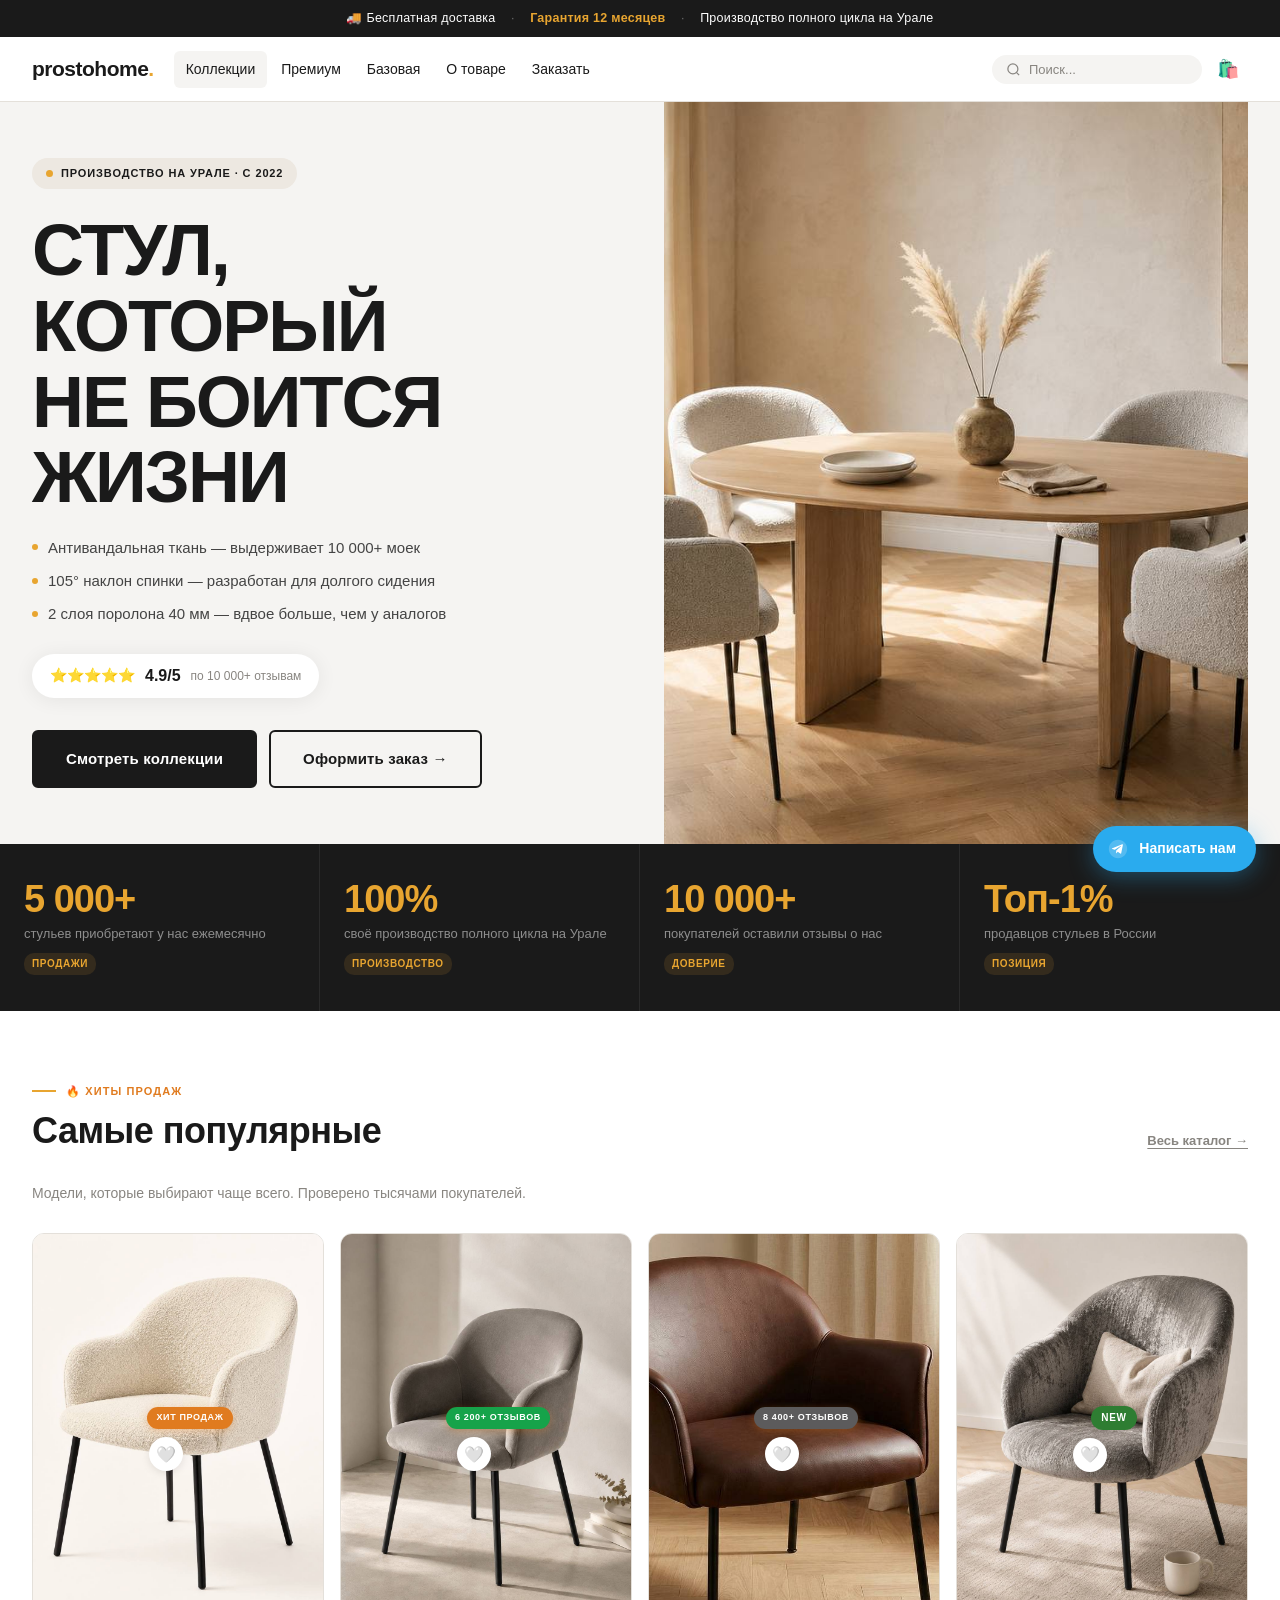
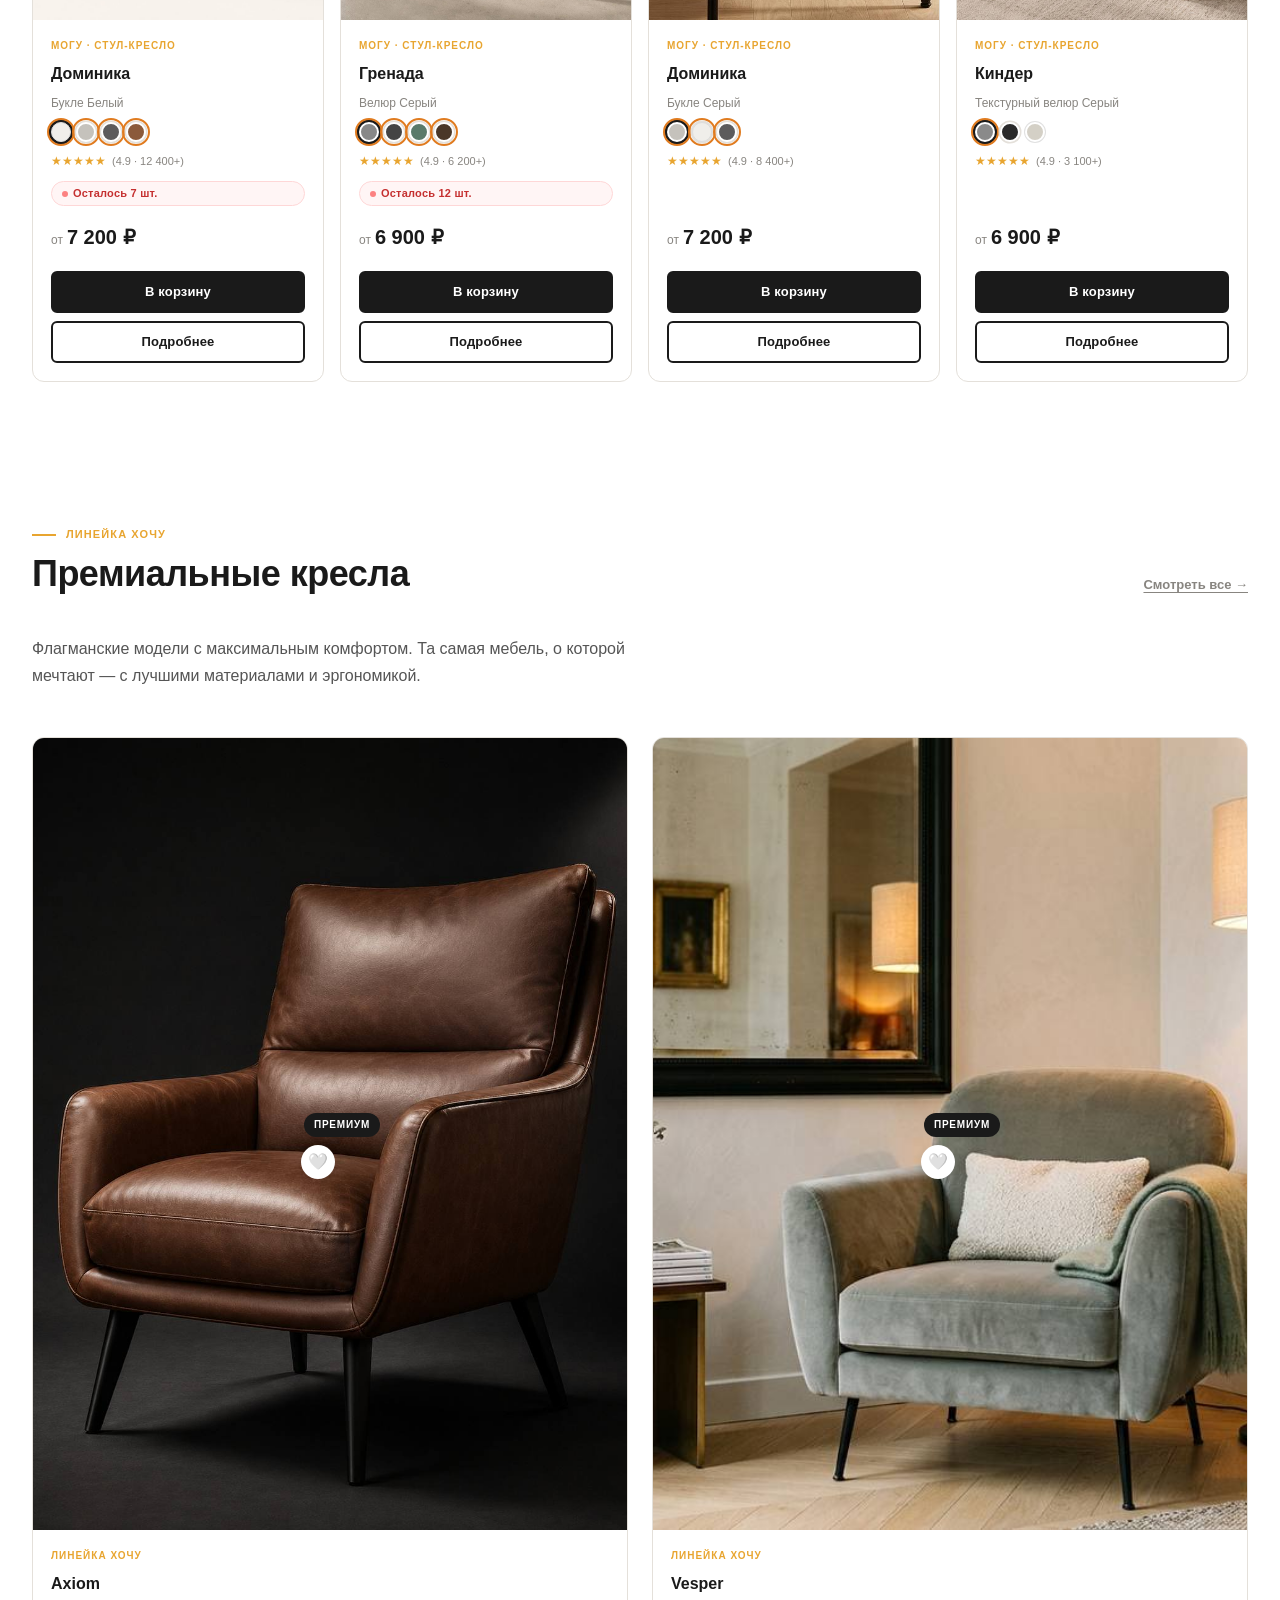
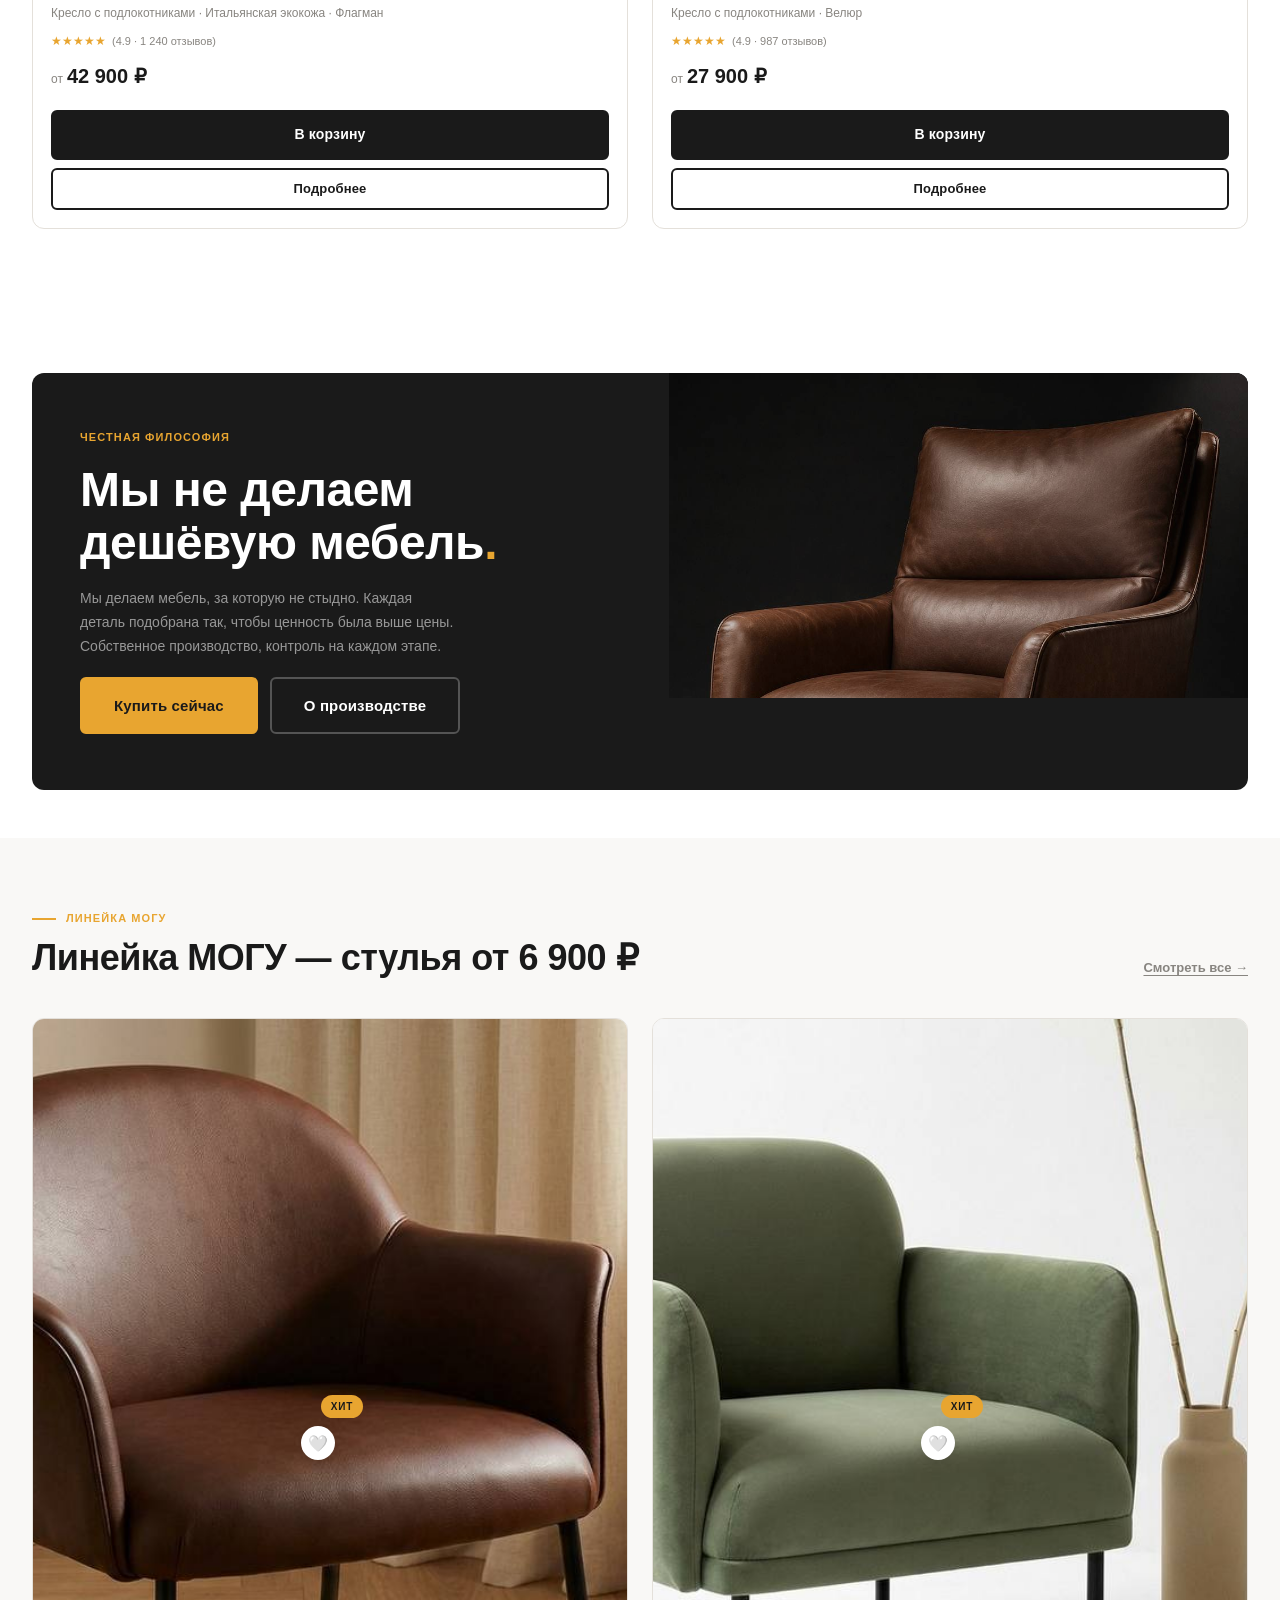
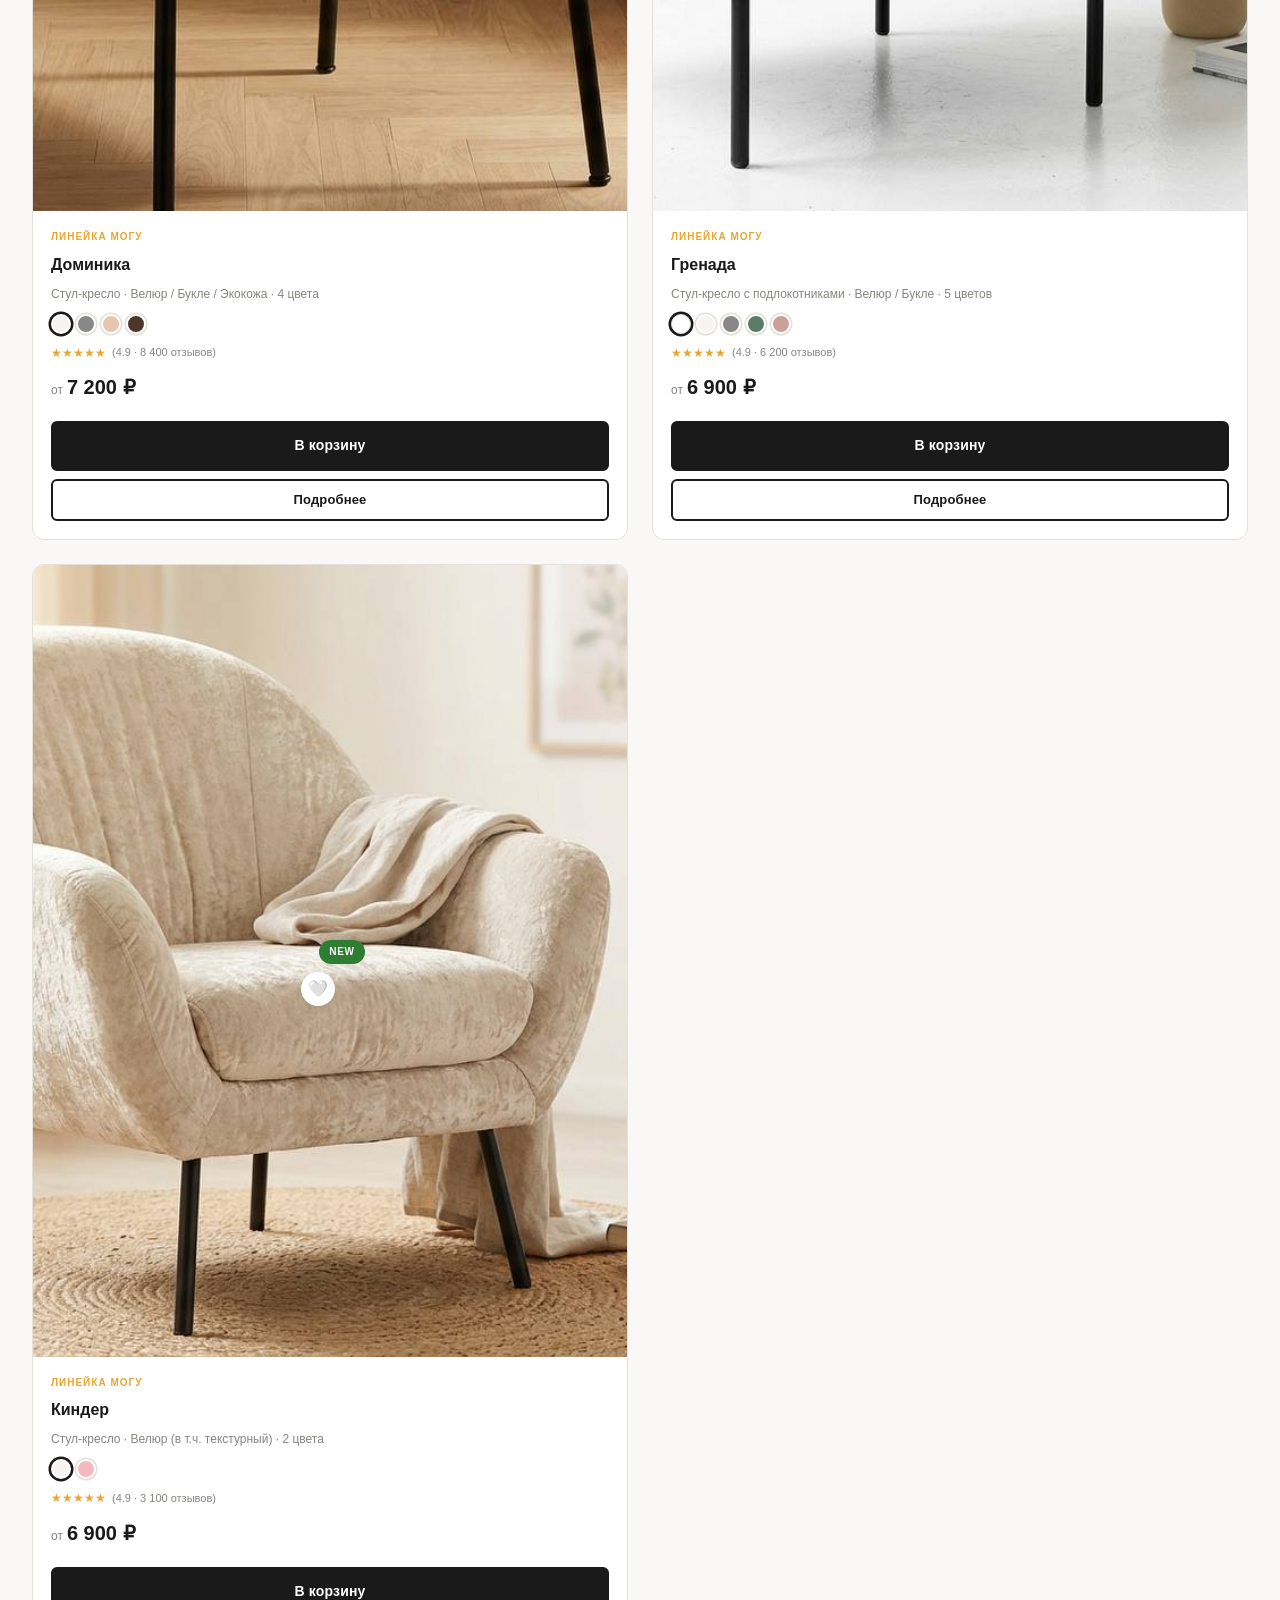
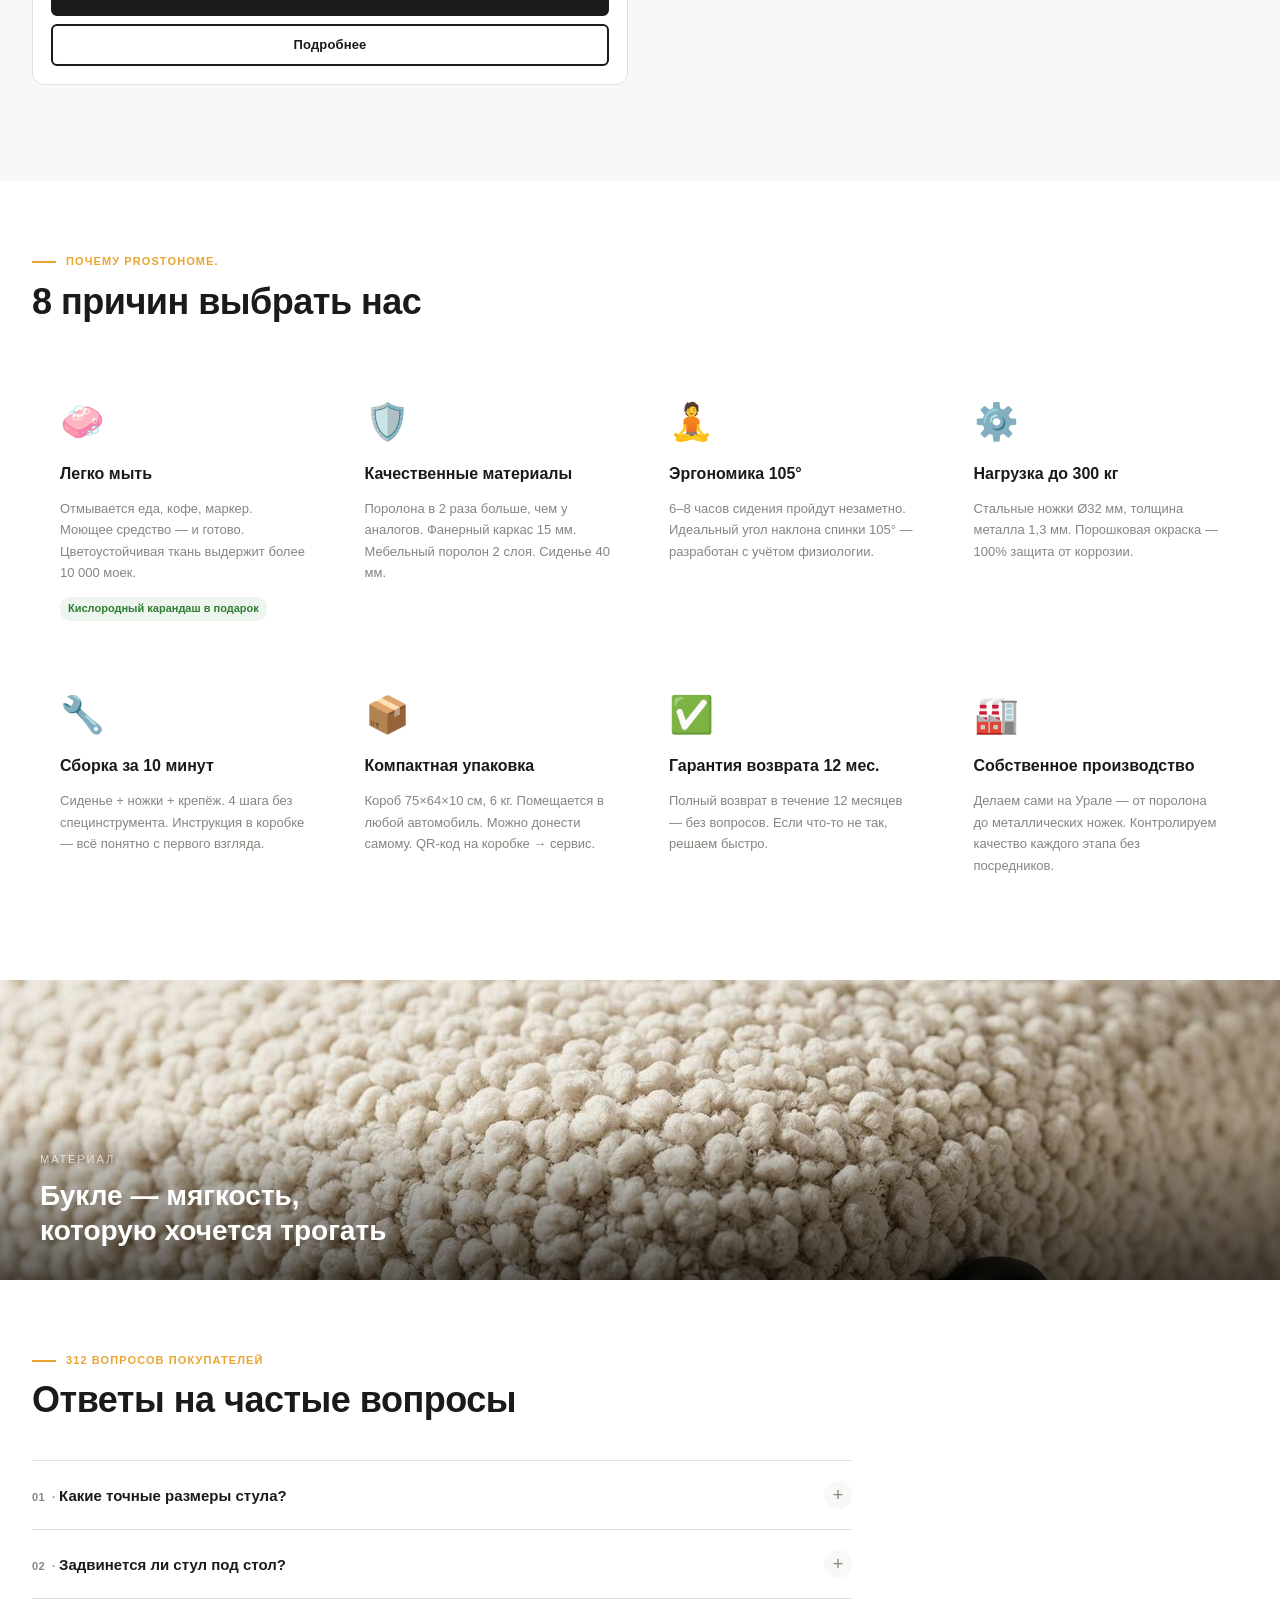
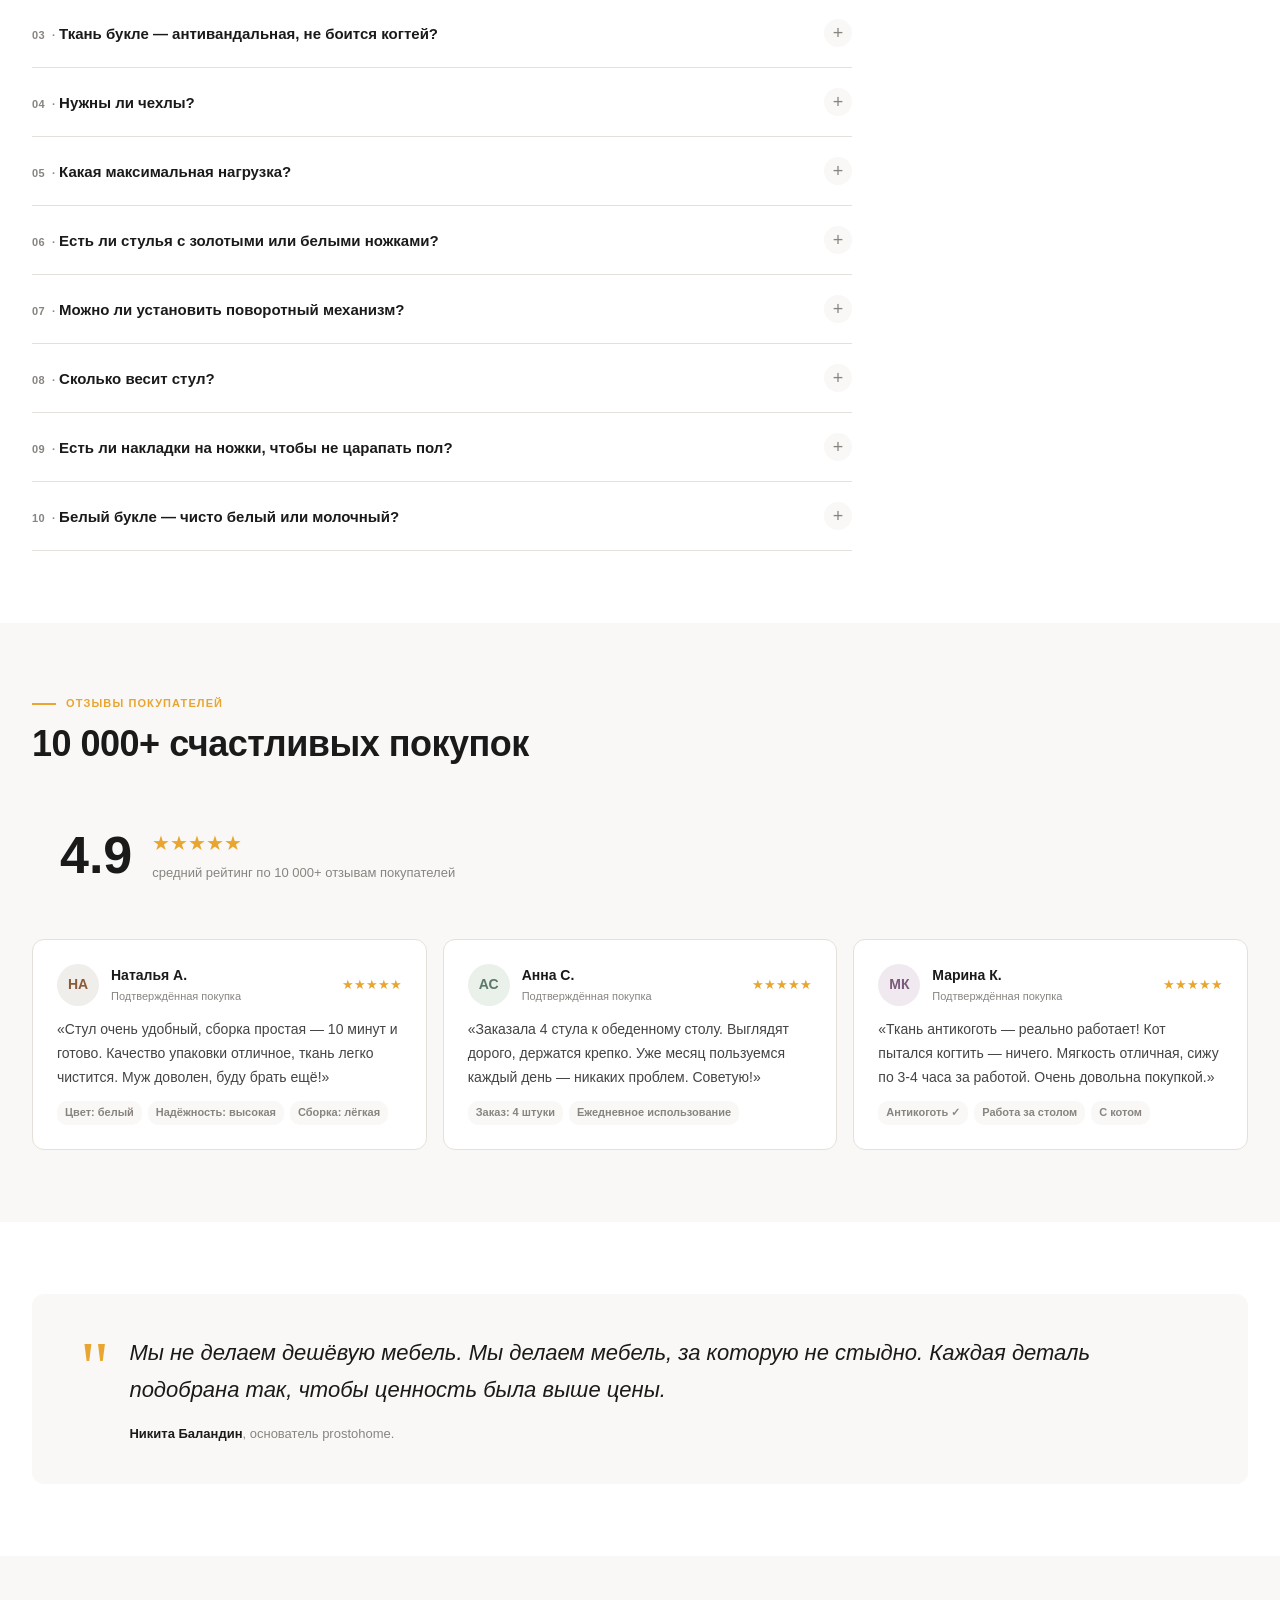
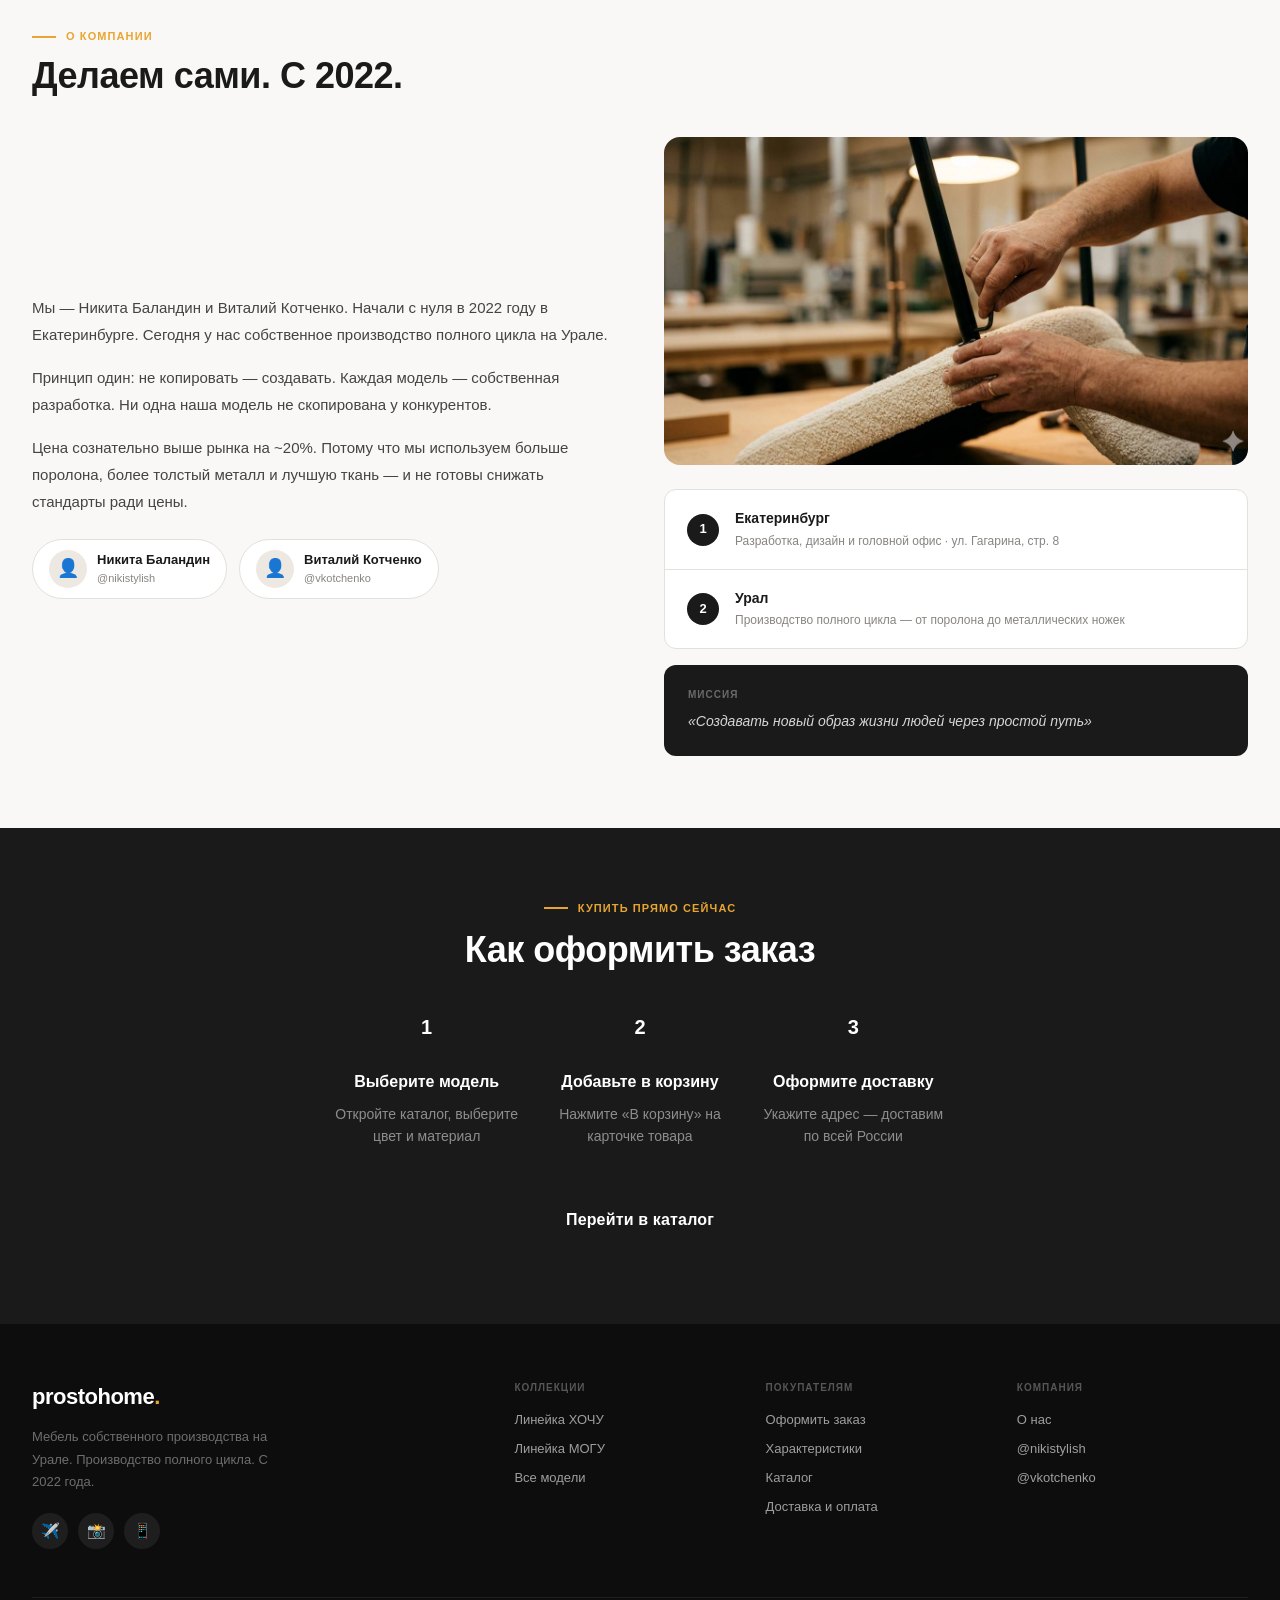
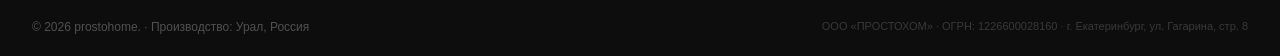
==== commit e0b480b5: "Fix asset paths in old/ — both versions now fully live - img_*.jpg → ../img_*.jpg (reuse from root) " ====
--- a/old/index.html
+++ b/old/index.html
@@ -244,7 +244,7 @@
       </div>
 
       <div class="hero-visual">
-        <img src="img_hero.jpg" alt="Стулья prostohome в интерьере столовой" style="width:100%;height:100%;min-height:360px;object-fit:cover;object-position:55% center;display:block;">
+        <img src="../img_hero.jpg" alt="Стулья prostohome в интерьере столовой" style="width:100%;height:100%;min-height:360px;object-fit:cover;object-position:55% center;display:block;">
       </div>
 
     </div>
@@ -298,7 +298,7 @@
       <!-- #1 Доминика Букле Белый — Real Photo -->
       <div class="pcard fade-up">
         <div class="pcard-img">
-          <img class="pcard-photo" src="img_dominika_studio.jpg" alt="Доминика Белый Букле" loading="lazy" style="object-position:center 20%">
+          <img class="pcard-photo" src="../img_dominika_studio.jpg" alt="Доминика Белый Букле" loading="lazy" style="object-position:center 20%">
           <span class="badge-aaa">Хит продаж</span>
           <button class="pcard-wish">🤍</button>
         </div>
@@ -325,7 +325,7 @@
       <!-- #2 Гренада Серый — Real Photo -->
       <div class="pcard fade-up">
         <div class="pcard-img">
-          <img class="pcard-photo" src="img_grenada_lifestyle.jpg" alt="Гренада Серый Велюр" loading="lazy" style="object-position:center 25%">
+          <img class="pcard-photo" src="../img_grenada_lifestyle.jpg" alt="Гренада Серый Велюр" loading="lazy" style="object-position:center 25%">
           <span class="badge-aaa" style="background:#16a34a">6 200+ отзывов</span>
           <button class="pcard-wish">🤍</button>
         </div>
@@ -352,7 +352,7 @@
       <!-- #3 Доминика Экокожа — Real Photo -->
       <div class="pcard fade-up">
         <div class="pcard-img">
-          <img class="pcard-photo" src="img_dominika_leather.jpg" alt="Доминика Экокожа Коричневый" loading="lazy" style="object-position:center top">
+          <img class="pcard-photo" src="../img_dominika_leather.jpg" alt="Доминика Экокожа Коричневый" loading="lazy" style="object-position:center top">
           <span class="badge-aaa" style="background:#5C5B5C">8 400+ отзывов</span>
           <button class="pcard-wish">🤍</button>
         </div>
@@ -377,7 +377,7 @@
       <!-- #4 Киндер Серый — Real Photo -->
       <div class="pcard fade-up">
         <div class="pcard-img">
-          <img class="pcard-photo" src="img_kinder_lifestyle.jpg" alt="Киндер Серый текстурный велюр" loading="lazy" style="object-position:center 20%">
+          <img class="pcard-photo" src="../img_kinder_lifestyle.jpg" alt="Киндер Серый текстурный велюр" loading="lazy" style="object-position:center 20%">
           <span class="pcard-badge badge-new">NEW</span>
           <button class="pcard-wish">🤍</button>
         </div>
@@ -424,7 +424,7 @@
 
       <div class="pcard fade-up" data-id="axiom">
         <div class="pcard-img">
-          <img class="pcard-photo" src="img_axiom_studio.jpg" alt="Axiom — премиальное кресло экокожа" loading="lazy" style="object-position:center 25%">
+          <img class="pcard-photo" src="../img_axiom_studio.jpg" alt="Axiom — премиальное кресло экокожа" loading="lazy" style="object-position:center 25%">
           <span class="pcard-badge badge-premium">ПРЕМИУМ</span>
           <button class="pcard-wish">🤍</button>
         </div>
@@ -446,7 +446,7 @@
 
       <div class="pcard fade-up" data-id="vesper">
         <div class="pcard-img">
-          <img class="pcard-photo" src="img_vesper_lifestyle.jpg" alt="Vesper — премиальное кресло велюр" loading="lazy" style="object-position:center 30%">
+          <img class="pcard-photo" src="../img_vesper_lifestyle.jpg" alt="Vesper — премиальное кресло велюр" loading="lazy" style="object-position:center 30%">
           <span class="pcard-badge badge-premium">ПРЕМИУМ</span>
           <button class="pcard-wish">🤍</button>
         </div>
@@ -487,7 +487,7 @@
           </div>
         </div>
         <div class="mkt-visual" style="background:#111">
-          <img src="img_axiom_studio.jpg" alt="Axiom — премиальное кресло" style="width:100%;height:100%;object-fit:cover;object-position:center 20%;opacity:.85;display:block;">
+          <img src="../img_axiom_studio.jpg" alt="Axiom — премиальное кресло" style="width:100%;height:100%;object-fit:cover;object-position:center 20%;opacity:.85;display:block;">
         </div>
       </div>
     </div>
@@ -511,7 +511,7 @@
 
       <div class="pcard fade-up" data-id="dominika">
         <div class="pcard-img">
-          <img class="pcard-photo" src="img_dominika_leather.jpg" alt="Доминика — Экокожа Коричневый" loading="lazy" style="object-position:center 20%">
+          <img class="pcard-photo" src="../img_dominika_leather.jpg" alt="Доминика — Экокожа Коричневый" loading="lazy" style="object-position:center 20%">
           <span class="pcard-badge badge-hit">ХИТ</span>
           <button class="pcard-wish">🤍</button>
         </div>
@@ -536,7 +536,7 @@
 
       <div class="pcard fade-up" data-id="grenada">
         <div class="pcard-img">
-          <img class="pcard-photo" src="img_grenada_green.jpg" alt="Гренада — Зелёный велюр" loading="lazy" style="object-position:center 30%">
+          <img class="pcard-photo" src="../img_grenada_green.jpg" alt="Гренада — Зелёный велюр" loading="lazy" style="object-position:center 30%">
           <span class="pcard-badge badge-hit">ХИТ</span>
           <button class="pcard-wish">🤍</button>
         </div>
@@ -562,7 +562,7 @@
 
       <div class="pcard fade-up" data-id="kinder">
         <div class="pcard-img">
-          <img class="pcard-photo" src="img_kinder_cream.jpg" alt="Киндер — Молочный велюр" loading="lazy" style="object-position:center 15%">
+          <img class="pcard-photo" src="../img_kinder_cream.jpg" alt="Киндер — Молочный велюр" loading="lazy" style="object-position:center 15%">
           <span class="pcard-badge badge-new">NEW</span>
           <button class="pcard-wish">🤍</button>
         </div>
@@ -657,7 +657,7 @@
      TEXTURE VISUAL — букле макро
 ══════════════════════════════════════════ -->
 <div style="height:300px;overflow:hidden;position:relative">
-  <img src="img_boucle_macro.jpg" alt="Букле prostohome — текстура крупным планом" style="width:100%;height:100%;object-fit:cover;object-position:center 40%">
+  <img src="../img_boucle_macro.jpg" alt="Букле prostohome — текстура крупным планом" style="width:100%;height:100%;object-fit:cover;object-position:center 40%">
   <div style="position:absolute;inset:0;background:linear-gradient(to top,rgba(0,0,0,.6) 0%,transparent 55%);display:flex;align-items:flex-end;padding:32px 40px">
     <div style="color:#fff">
       <div style="font-size:.7rem;letter-spacing:.16em;text-transform:uppercase;opacity:.7;margin-bottom:10px">Материал</div>
@@ -912,7 +912,7 @@
 
       <div>
         <div style="border-radius:16px;overflow:hidden;margin-bottom:24px;aspect-ratio:16/9">
-          <img src="img_craft_hands.jpg" alt="Производство prostohome — сборка кресла на Урале" style="width:100%;height:100%;object-fit:cover;object-position:center 35%">
+          <img src="../img_craft_hands.jpg" alt="Производство prostohome — сборка кресла на Урале" style="width:100%;height:100%;object-fit:cover;object-position:center 35%">
         </div>
         <div class="factories-list">
           <div class="factory-row">
@@ -1038,7 +1038,7 @@
   </a>
 </div>
 
-<script src="script.js"></script>
+<script src="../script.js"></script>
 <script>
 // Show mobile sticky after hero scrolls away
 (function(){
